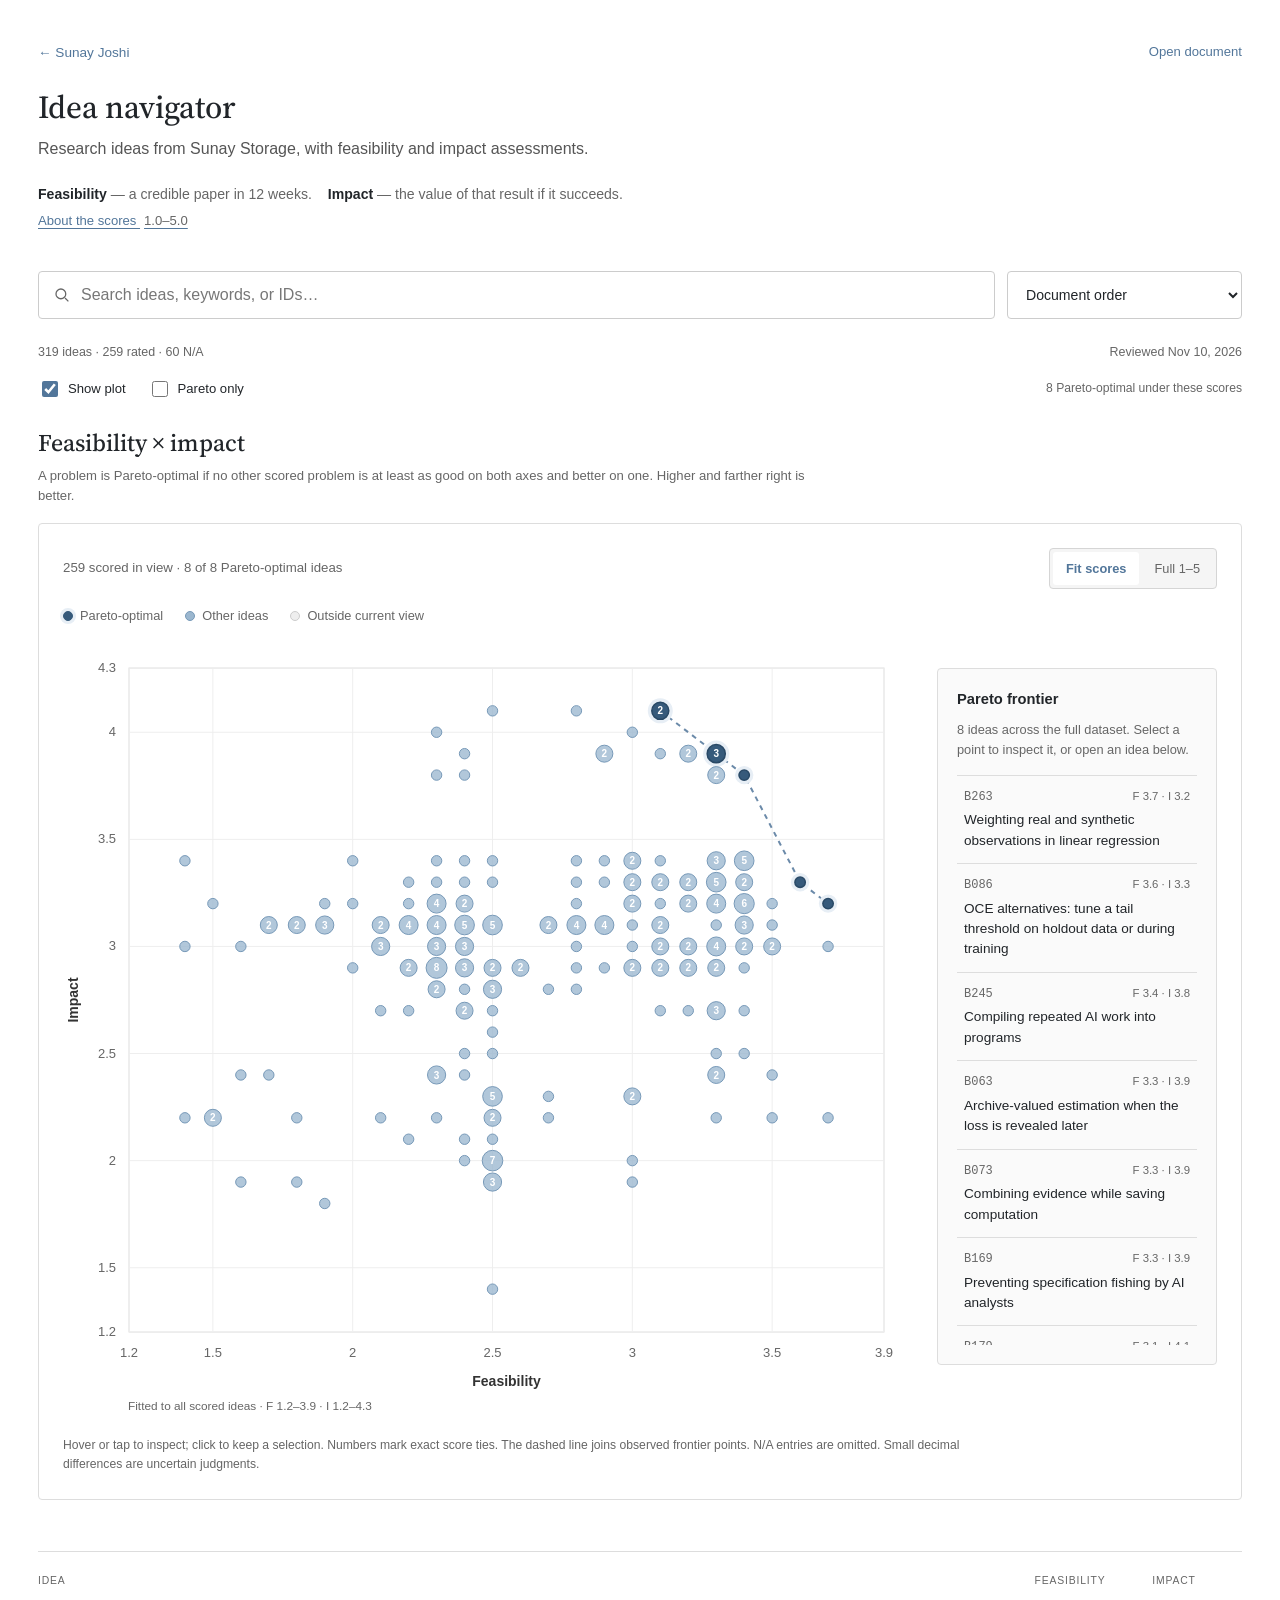
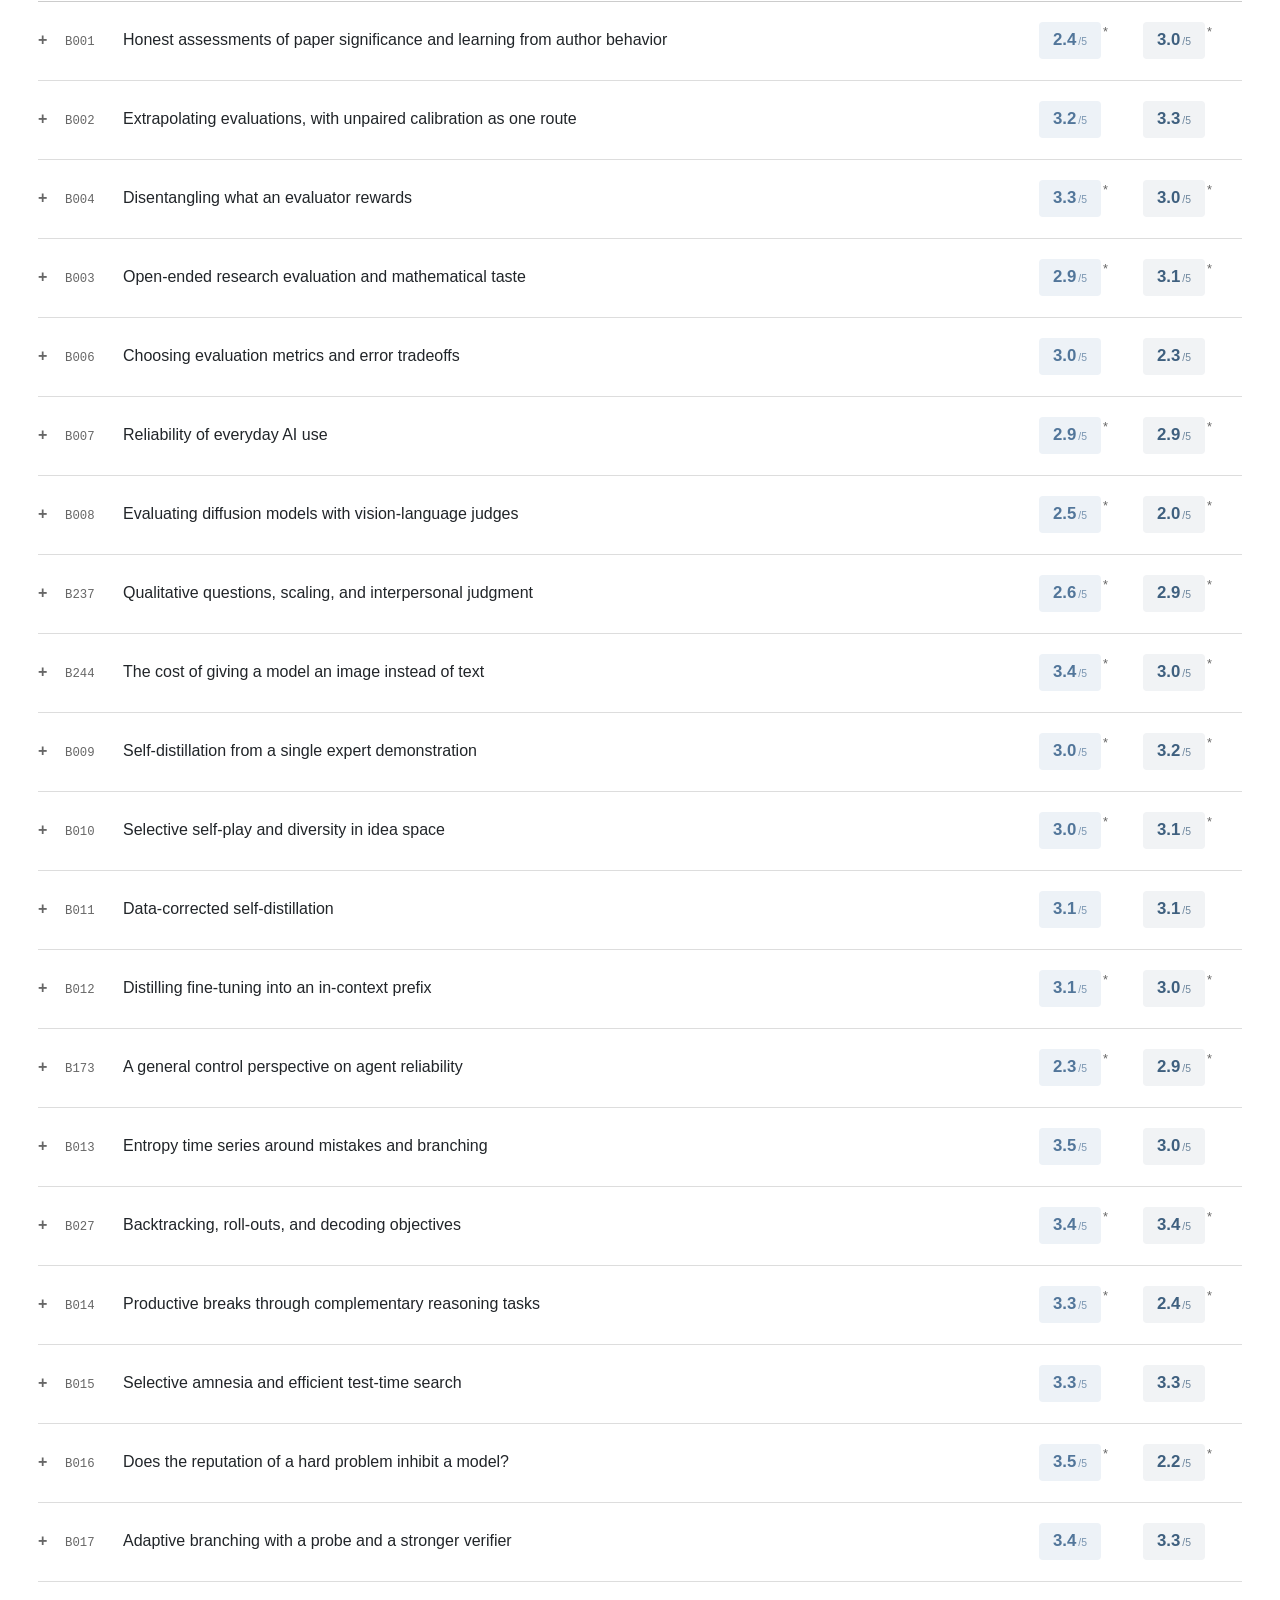
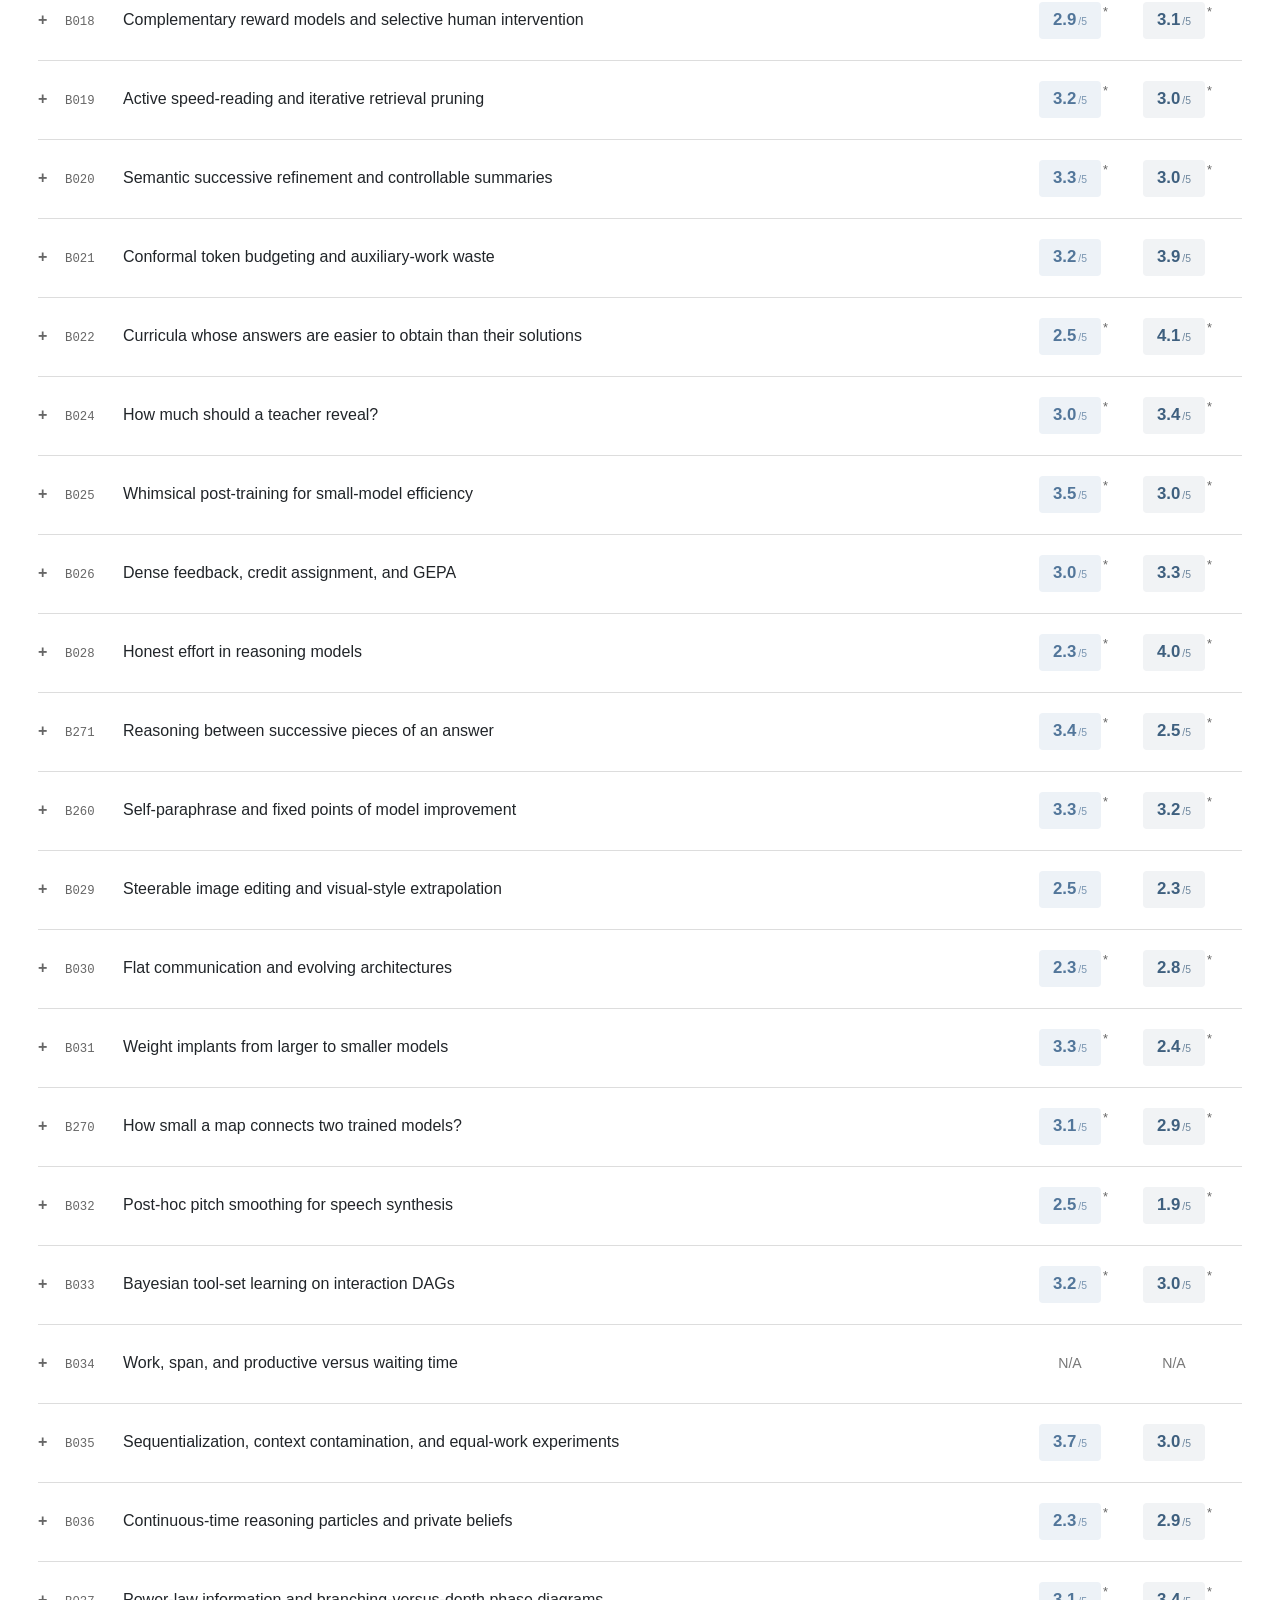
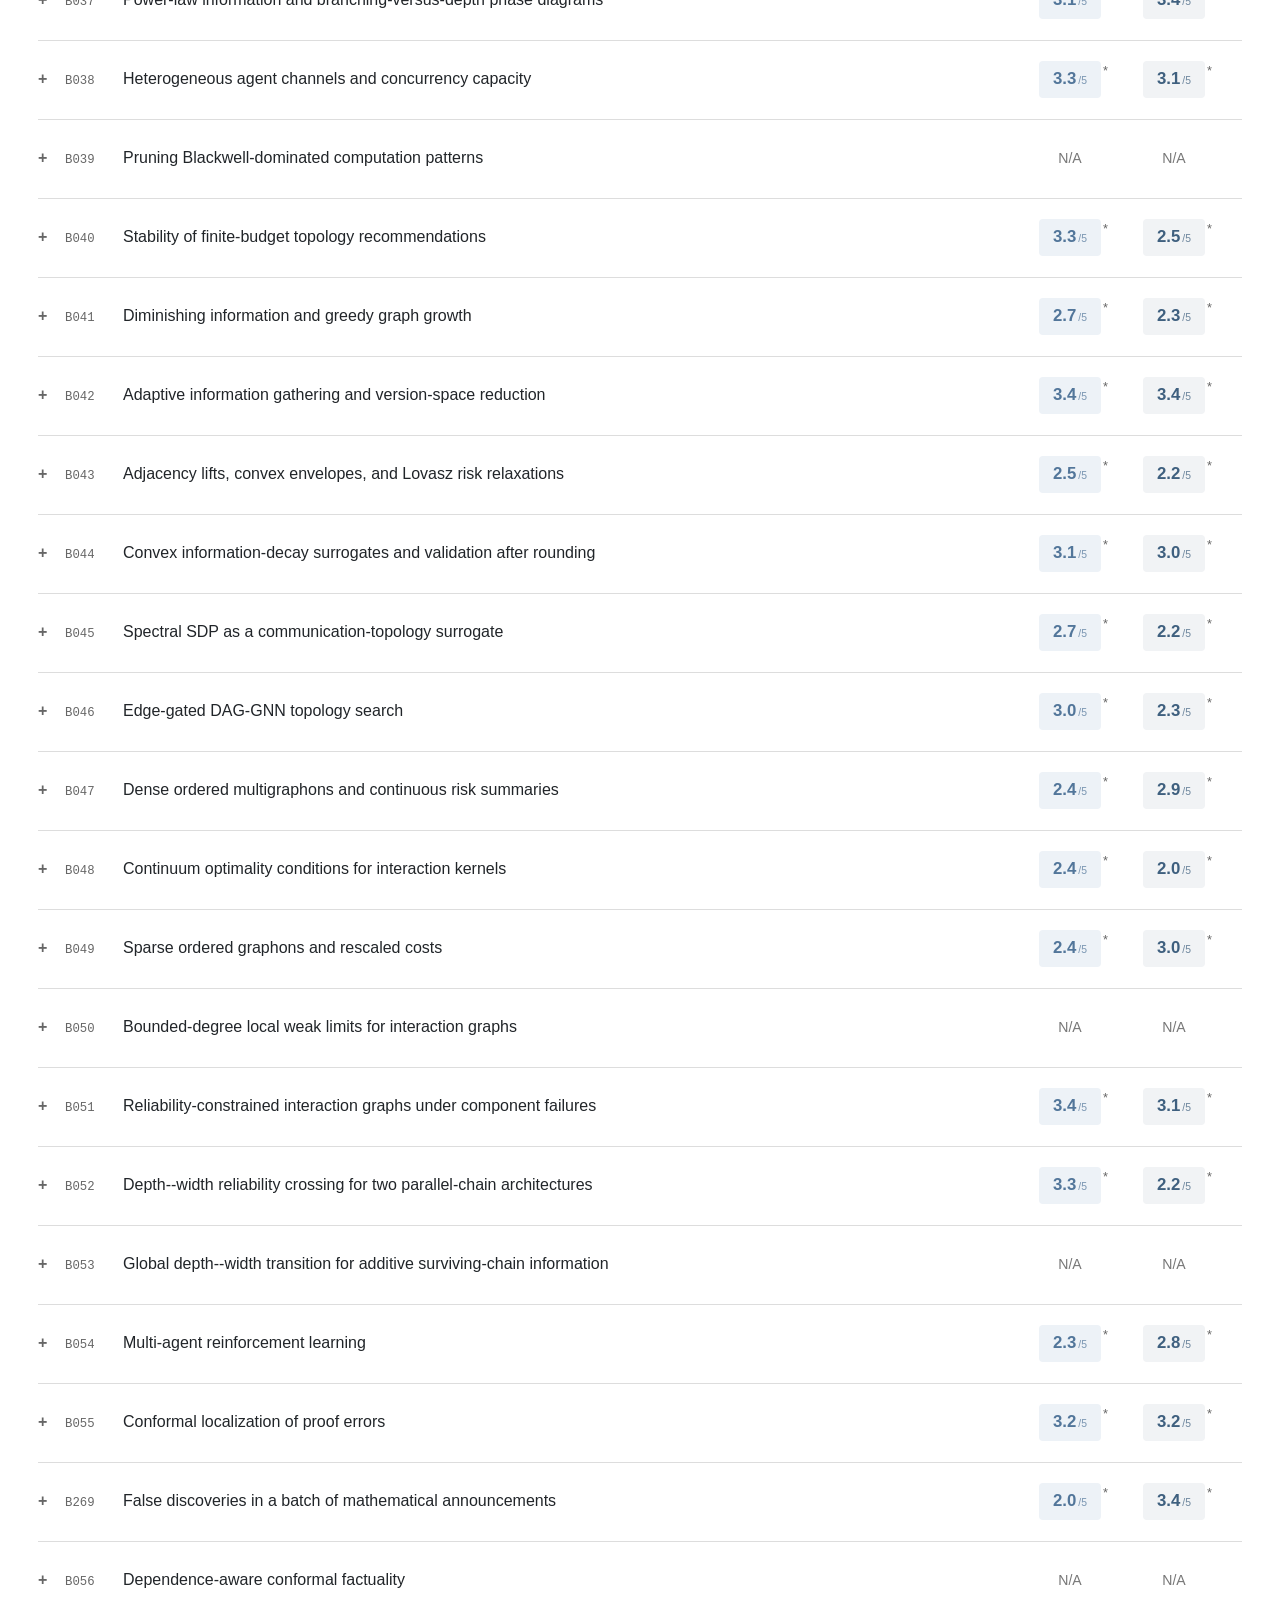
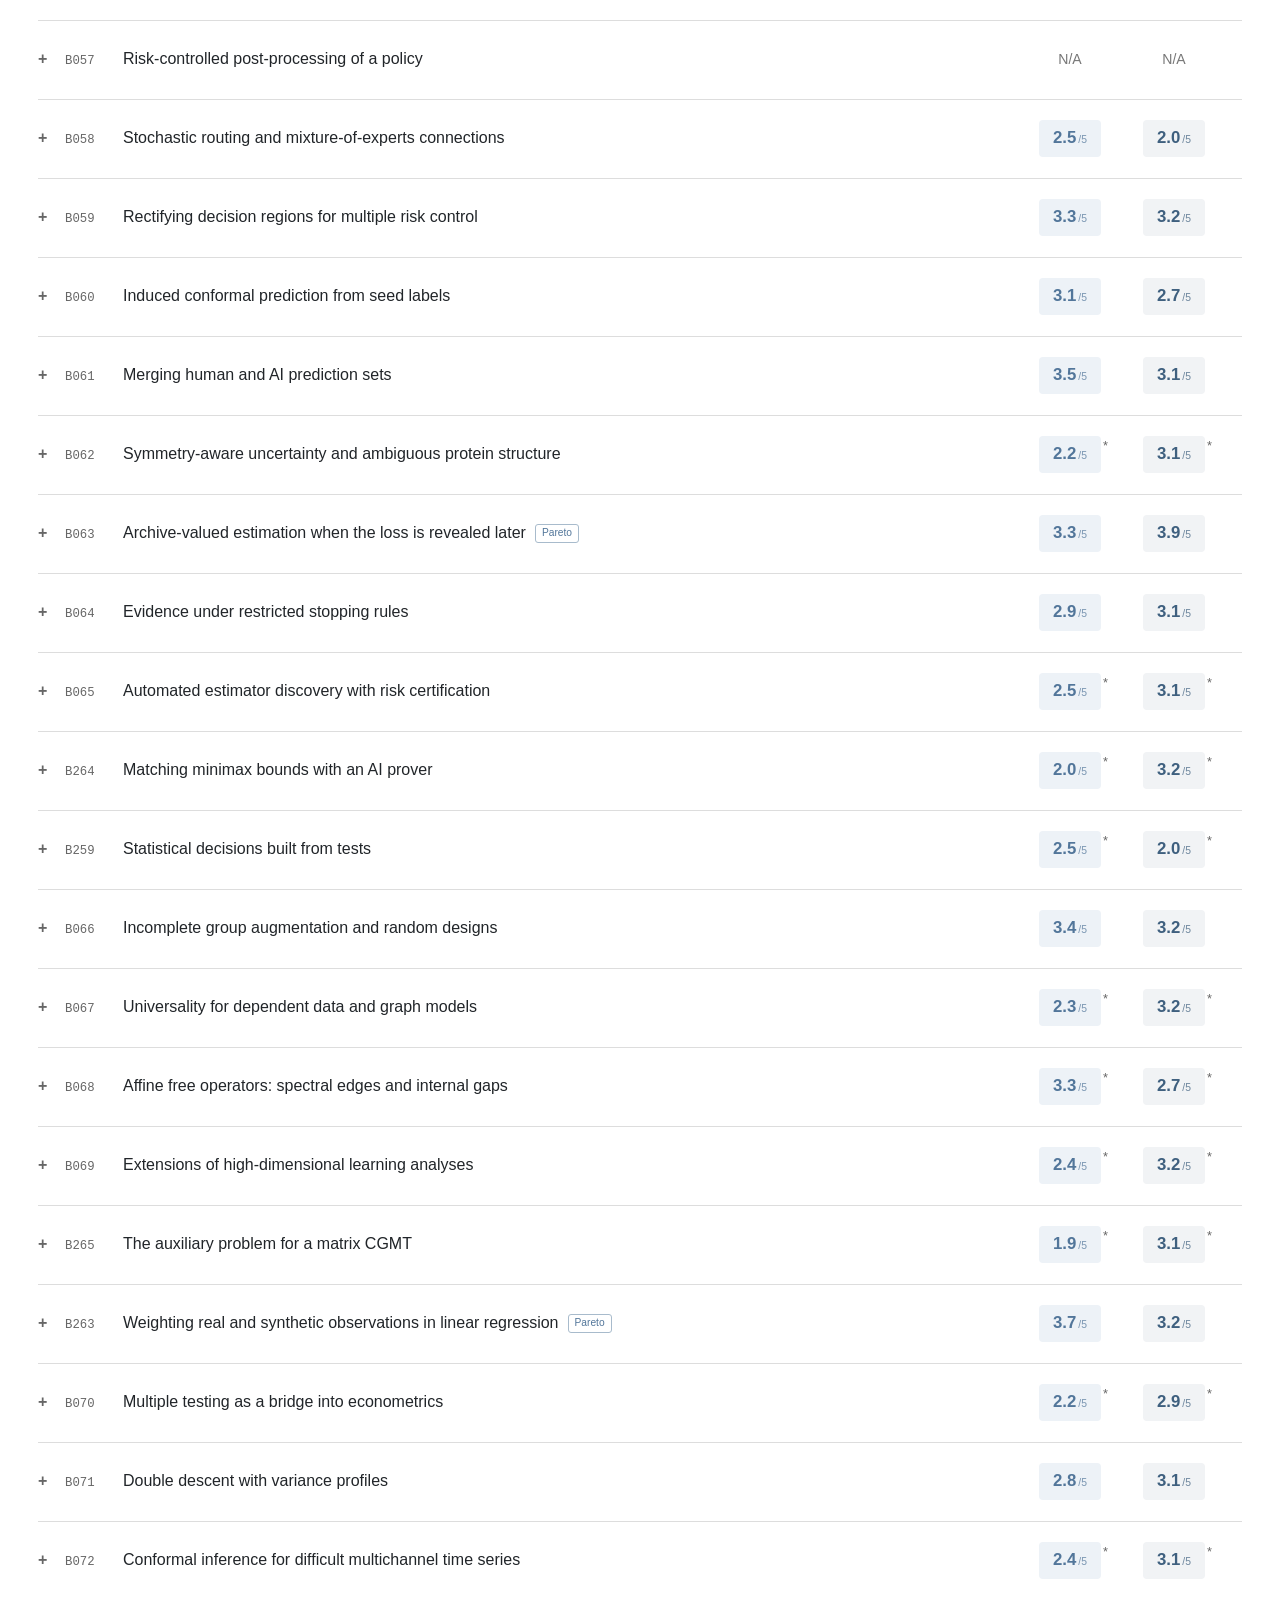
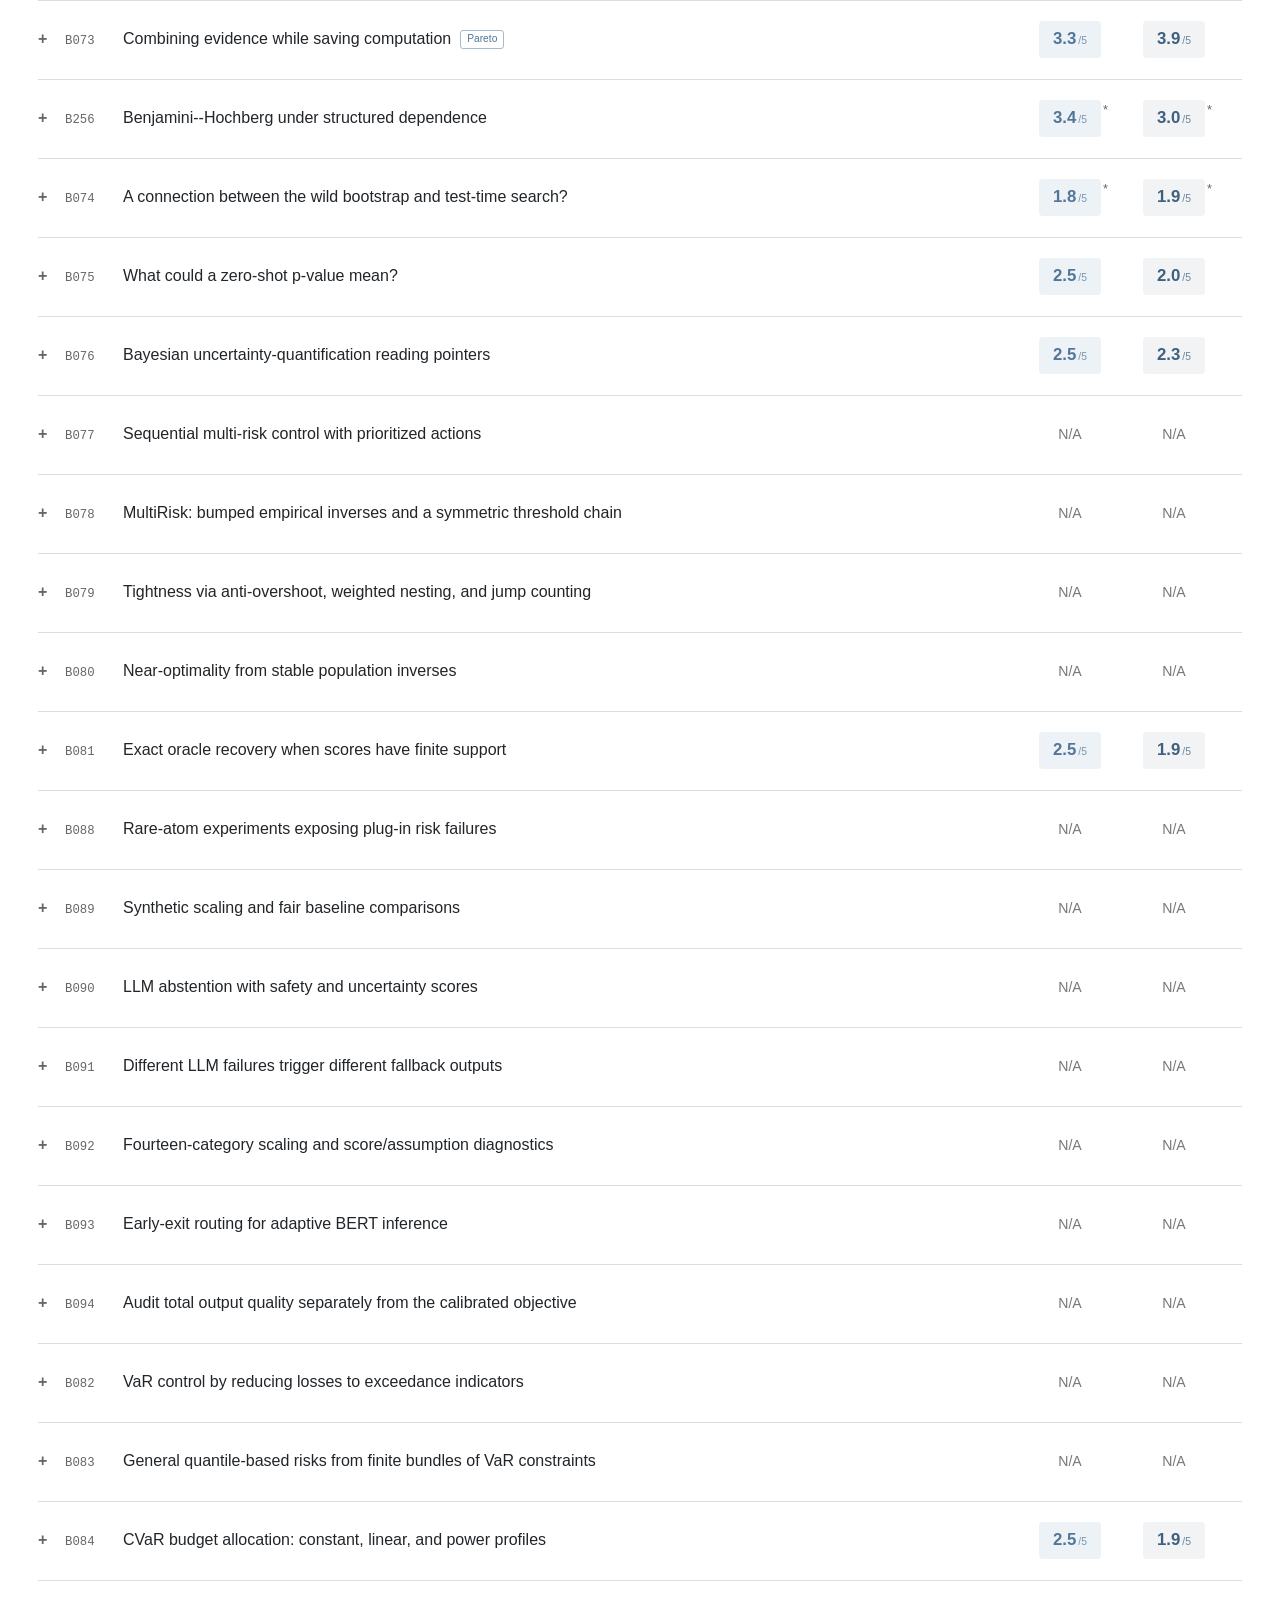
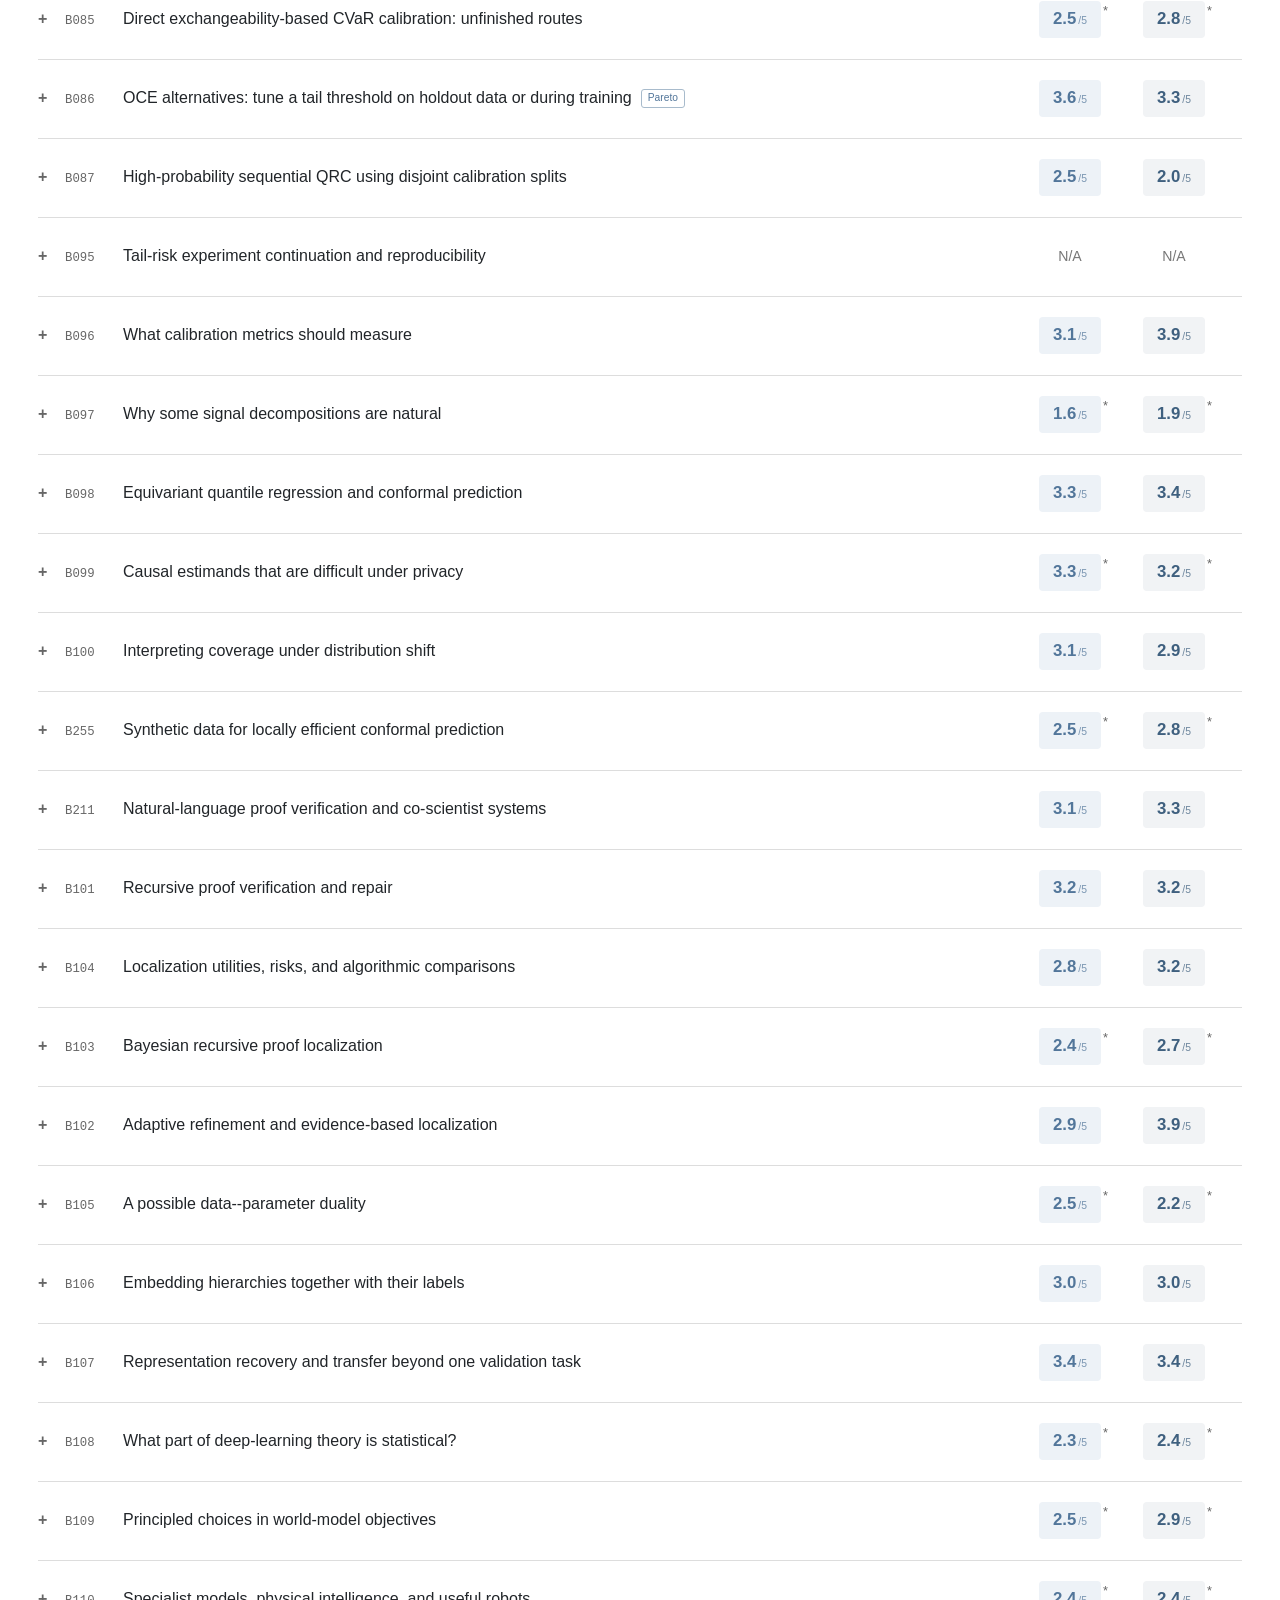
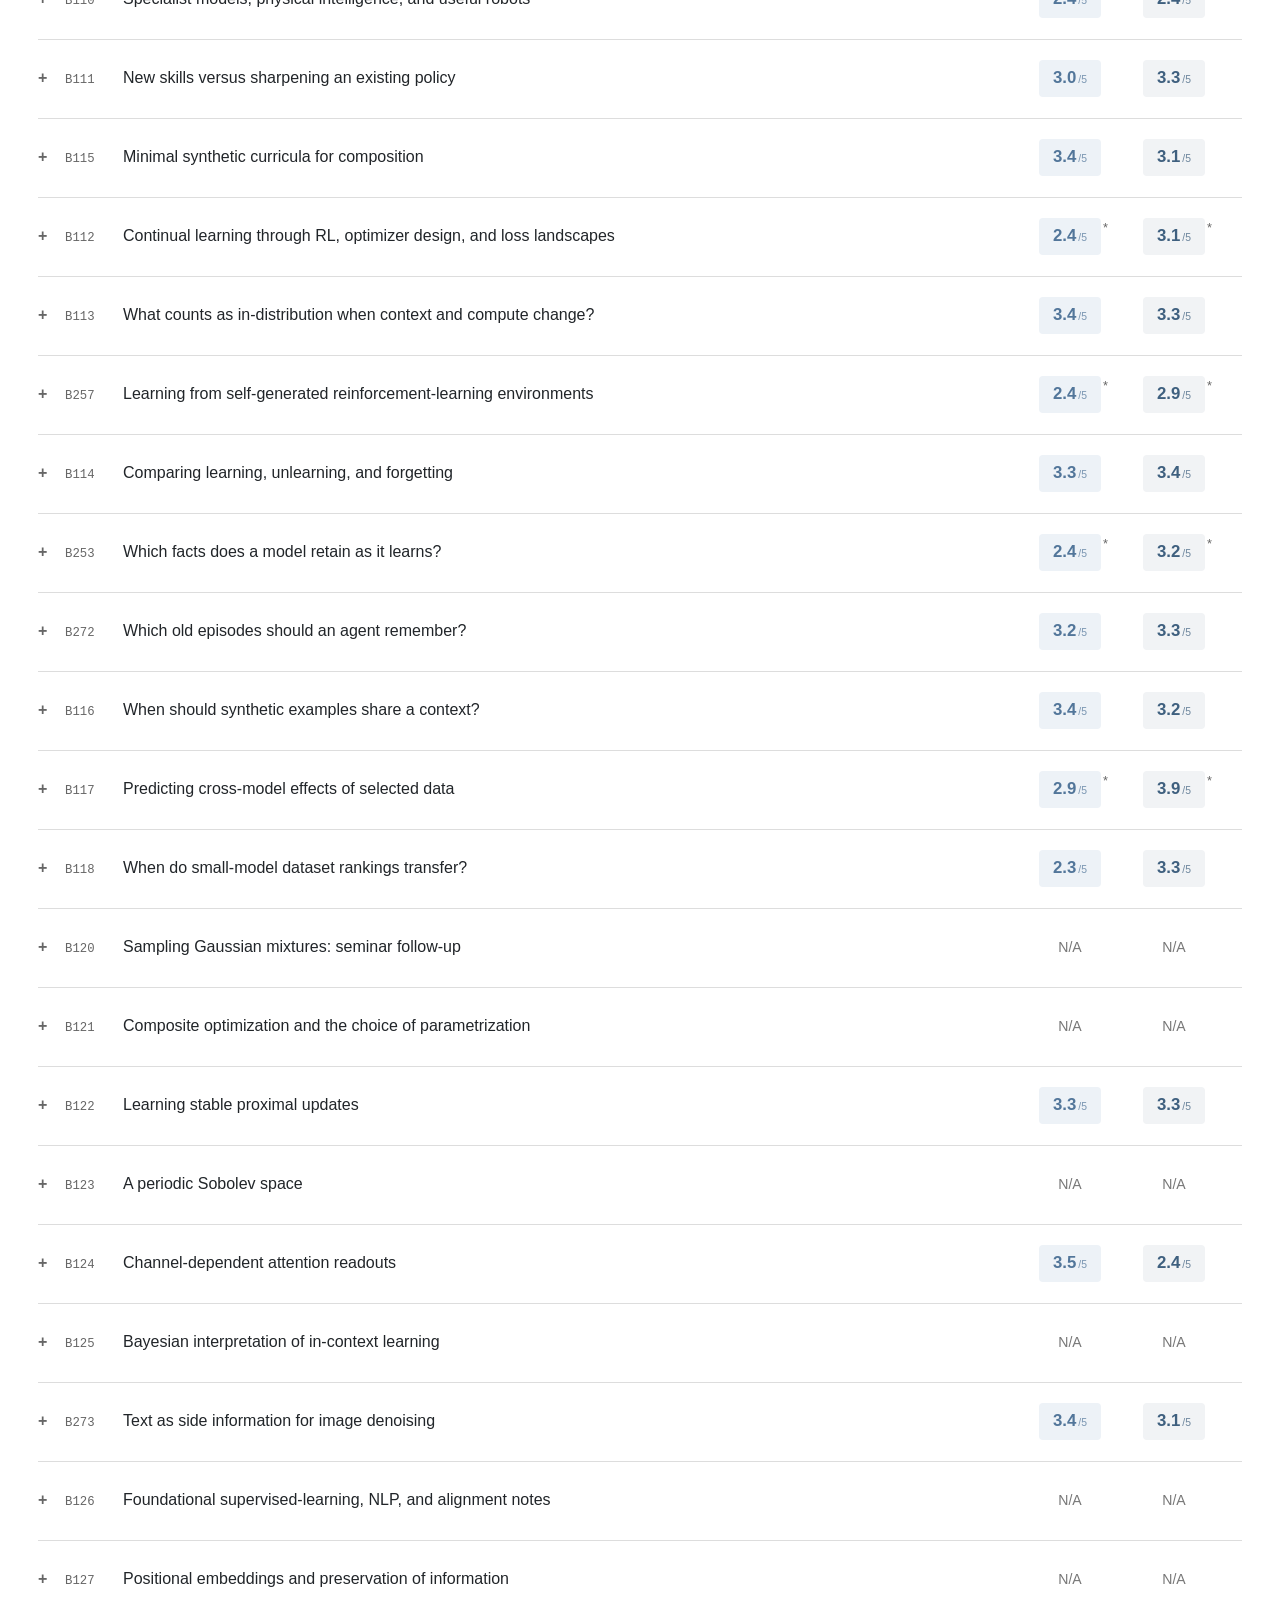
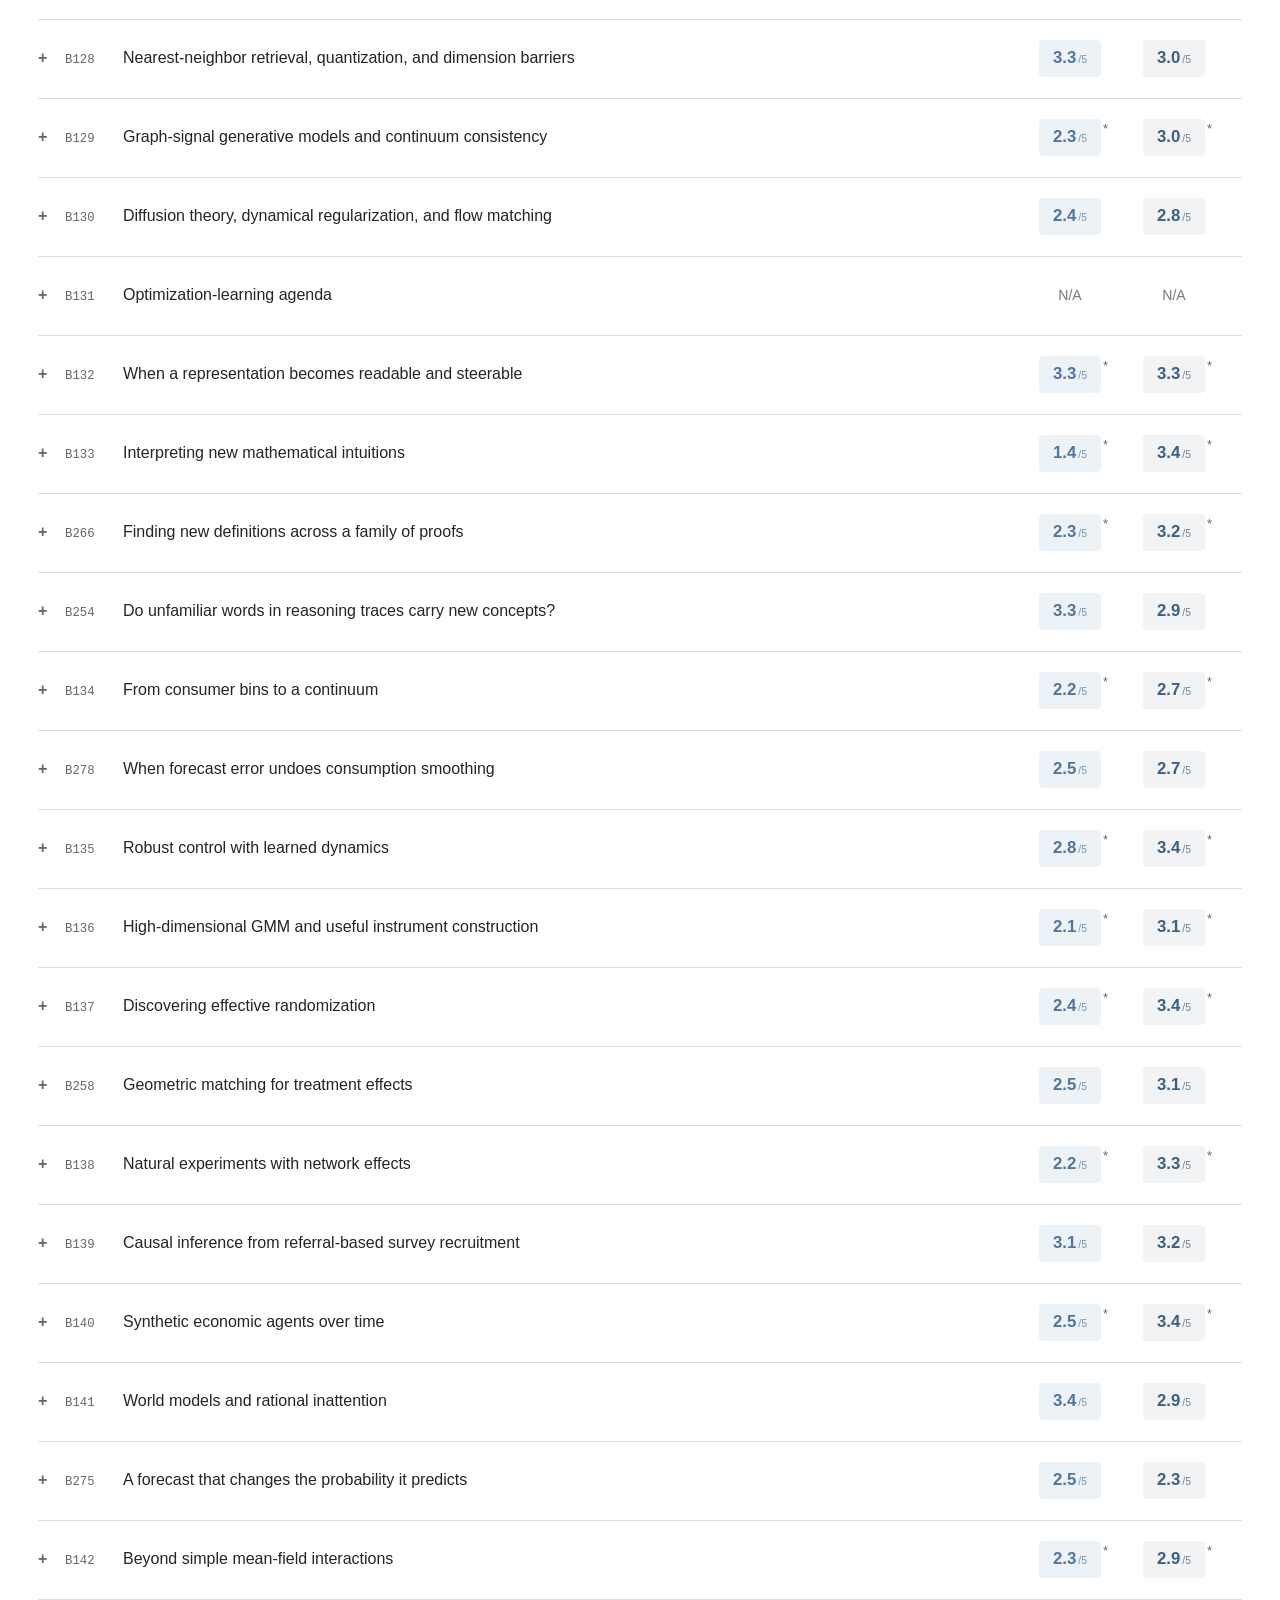
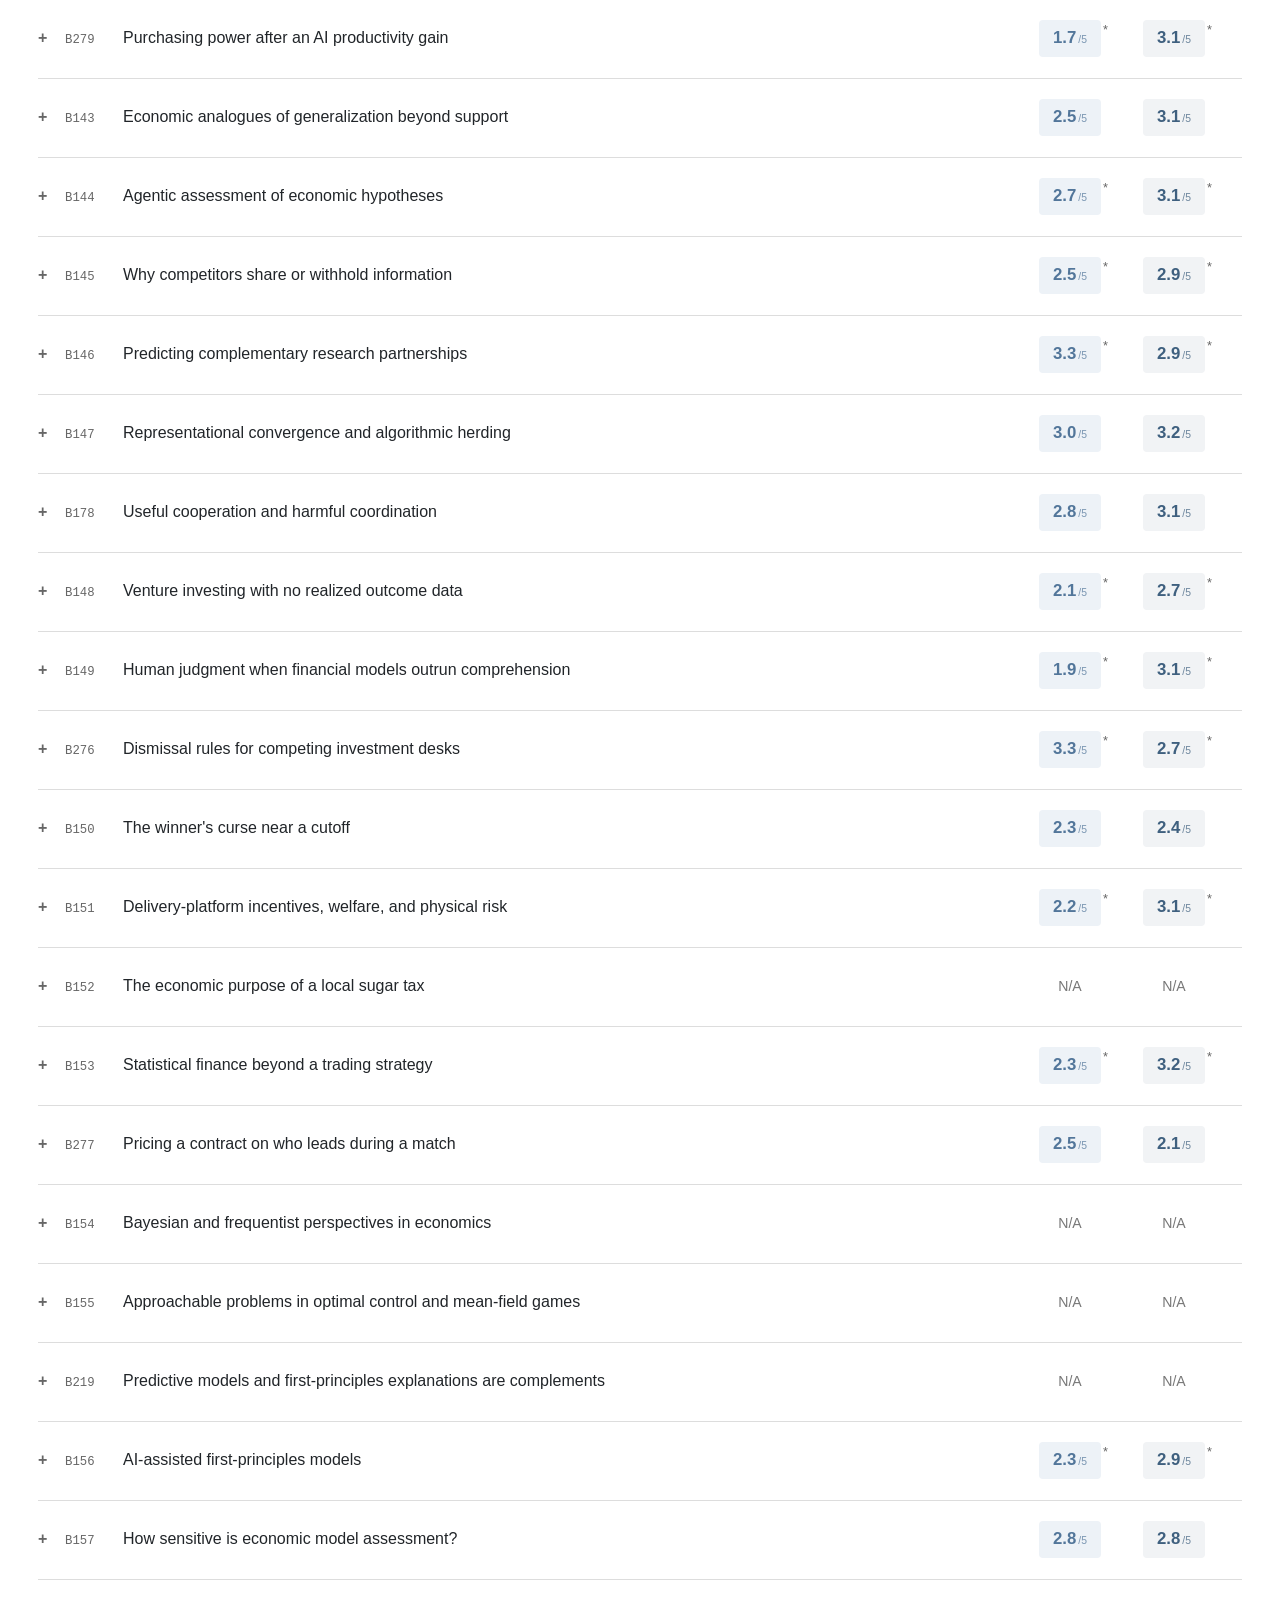
==== ideas/index.html @ 35a241ea "Match idea navigator to personal site aesthetics" ====
<!doctype html>
<html lang="en">
<head>
  <meta charset="utf-8">
  <meta name="viewport" content="width=device-width, initial-scale=1">
  <meta name="robots" content="noindex, nofollow, noarchive">
  <meta name="referrer" content="no-referrer">
  <meta name="description" content="A searchable notebook of Sunay Storage research ideas, with feasibility and impact assessments.">
  <meta name="theme-color" content="#ffffff">
  <title>Idea navigator · Sunay Joshi</title>
  <link rel="icon" href="/images/favicon.ico?v=upenn">
  <link rel="preconnect" href="https://fonts.googleapis.com">
  <link rel="preconnect" href="https://fonts.gstatic.com" crossorigin>
  <link href="https://fonts.googleapis.com/css2?family=Source+Serif+4:opsz,wght@8..60,500;8..60,700&amp;display=swap" rel="stylesheet">
  <link rel="stylesheet" href="styles.css?v=20261110-site">
  <link rel="stylesheet" href="pareto.css?v=20261110-site">
  <script type="module" src="app.js"></script>
</head>
<body>
  <a class="skip-link" href="#ideas">Skip to ideas</a>
  <main>
    <header>
      <nav class="header-links" aria-label="Page links"><a class="home-link" href="/">← Sunay Joshi</a><a class="source-link" href="https://www.overleaf.com/project/679049496c769f29fefd3f44" target="_blank" rel="noopener noreferrer">Open document</a></nav>
      <h1>Idea navigator</h1>
      <p class="intro">Research ideas from Sunay Storage, with feasibility and impact assessments.</p>
      <p class="legend"><strong>Feasibility</strong> — a credible paper in 12 weeks. <strong>Impact</strong> — the value of that result if it succeeds.</p>
      <details class="rubric"><summary>About the scores <span>1.0–5.0</span></summary><div id="rubric-body"></div></details>
    </header>
    <section class="controls" aria-label="Search and sort ideas">
      <div class="search-wrap">
        <svg viewBox="0 0 24 24" aria-hidden="true"><circle cx="10.5" cy="10.5" r="6.5"></circle><path d="m16 16 4.5 4.5"></path></svg>
        <label for="search" class="sr-only">Search ideas</label>
        <input type="search" id="search" placeholder="Search ideas, keywords, or IDs…" autocomplete="off" spellcheck="false">
        <button id="clear" type="button" hidden aria-label="Clear search">×</button>
      </div>
      <label for="sort" class="sr-only">Sort ideas</label>
      <select id="sort"><option value="document">Document order</option><option value="feasibility">Feasibility: high to low</option><option value="impact">Impact: high to low</option></select>
    </section>
    <div class="list-meta"><p id="count" role="status" aria-live="polite">Loading ideas…</p><span class="snapshot">Reviewed Nov 10, 2026</span></div>
    <div class="view-controls"><label><input type="checkbox" id="show-plot" checked> Show plot</label><label><input type="checkbox" id="pareto-only"> Pareto only</label><span id="frontier-count"></span></div>
    <section id="pareto-panel" aria-labelledby="pareto-heading"><h2 id="pareto-heading">Feasibility × impact</h2><p class="pareto-description">A problem is Pareto-optimal if no other scored problem is at least as good on both axes and better on one. Higher and farther right is better.</p><div id="pareto-chart"></div></section>
    <div class="column-labels" aria-hidden="true"><span>IDEA</span><span>FEASIBILITY</span><span>IMPACT</span></div>
    <section id="ideas" aria-label="Research ideas" tabindex="-1"></section>
    <div id="empty" hidden><h2>No matching ideas</h2><p>Try fewer words, a related term, or an idea ID.</p><button id="reset" type="button">Clear search</button></div>
    <noscript><p>This idea browser needs JavaScript for search and sorting. <a href="https://www.overleaf.com/project/679049496c769f29fefd3f44">Read the original document.</a></p></noscript>
    <footer>Two separate judgments, no combined ranking. <span>N/A means the entry was not scored.</span></footer>
  </main>
</body>
</html>
---- ideas/styles.css ----
:root{color-scheme:light;--paper:#fff;--ink:#212529;--muted:#666;--line:#ddd;--accent:#52769a;--blue:#3f607f;--focus:#005fcc;font-family:-apple-system,BlinkMacSystemFont,"Segoe UI",Roboto,"Helvetica Neue",Arial,sans-serif;font-size:16px;line-height:1.55}
*{box-sizing:border-box}body{margin:0;background:var(--paper);color:var(--ink)}main{max-width:1280px;margin:0 auto;padding:42px 38px 24px}a{color:var(--accent);text-underline-offset:3px}button,input,select{font:inherit}button,summary,select{cursor:pointer}button{color:var(--ink)}[hidden]{display:none!important}:focus-visible{outline:2px solid var(--focus);outline-offset:4px}.header-links{display:flex;align-items:center;justify-content:space-between;gap:20px;margin-bottom:24px}.source-link{margin-left:auto;font-size:.82rem;letter-spacing:0;font-weight:500;text-decoration:none}.source-link:hover{text-decoration:underline}h1{font:500 32px/1.25 "Source Serif 4",Georgia,serif;font-optical-sizing:auto;letter-spacing:0;margin:0 0 10px}.intro{color:#555;margin:0 0 20px;font-size:1rem}.legend{max-width:900px;font-size:.88rem;line-height:1.8;margin-bottom:4px;color:var(--muted)}.legend strong{font-weight:600;color:var(--ink)}.legend strong+strong{margin-left:12px}.rubric{font-size:.82rem;margin:4px 0 26px;color:var(--muted)}.rubric>summary{display:inline-block;list-style:none;color:var(--accent);text-decoration:underline;text-underline-offset:3px}.rubric>summary::-webkit-details-marker{display:none}.rubric>summary span{color:var(--muted);margin-left:4px;text-decoration:none}.rubric[open]{max-width:900px}#rubric-body{padding-top:12px}.rubric p{margin:8px 0}.rubric table{border-collapse:collapse;width:100%;margin:14px 0;font-size:.8rem}.rubric th,.rubric td{border-bottom:1px solid var(--line);text-align:left;padding:9px;vertical-align:top}.rubric th{color:var(--ink)}.rubric td:first-child{font-weight:650;color:var(--accent)}.controls{position:sticky;top:0;z-index:2;background:var(--paper);display:flex;gap:12px;padding:13px 0;box-shadow:none}.search-wrap{position:relative;flex:1;min-width:0}.search-wrap svg{width:18px;height:18px;position:absolute;left:15px;top:15px;stroke:var(--muted);fill:none;stroke-width:1.7}.search-wrap input{appearance:none;width:100%;border:1px solid #ccc;background:#fff;border-radius:4px;height:48px;padding:10px 42px;color:var(--ink)}.search-wrap input:focus{border-color:var(--accent)}input::-webkit-search-cancel-button{display:none}input::placeholder{color:#777}.search-wrap button{position:absolute;right:8px;top:6px;width:36px;height:36px;border:0;border-radius:4px;background:transparent;font-size:25px;color:var(--muted)}.search-wrap button:hover{background:#f3f3f3}select{height:48px;width:235px;max-width:100%;border:1px solid #ccc;border-radius:4px;padding:0 32px 0 14px;background:#fff;color:var(--ink);font-size:.88rem}.list-meta{display:flex;justify-content:space-between;align-items:center;gap:10px;color:var(--muted);font-size:.78rem;margin:11px 0 9px}.list-meta p{margin:0}.snapshot{white-space:nowrap}.column-labels{display:grid;grid-template-columns:minmax(0,1fr) 96px 96px;gap:8px;padding:11px 20px 11px 0;font-size:.65rem;letter-spacing:.08em;color:var(--muted);border-bottom:1px solid #ccc}.column-labels span:not(:first-child){text-align:center}.idea{border-bottom:1px solid var(--line);scroll-margin-top:85px}.idea>summary{display:grid;grid-template-columns:minmax(0,1fr) 96px 96px;gap:8px;align-items:center;padding:19px 20px 19px 0;list-style:none;min-height:78px;border-radius:4px}.idea>summary::-webkit-details-marker{display:none}.idea>summary:hover{background:#f5f5f5}.idea[open]>summary{padding-bottom:16px;background:transparent}.idea-heading{display:grid;grid-template-columns:17px 48px minmax(0,1fr);gap:10px;align-items:baseline;min-width:0}.chevron{font-size:0;color:#666;display:inline-block;width:17px}.chevron::before{content:"+";font-size:16px;font-weight:600}.idea[open] .chevron::before{content:"−"}.idea-id{font-variant-numeric:tabular-nums;font-family:ui-monospace,SFMono-Regular,Consolas,monospace;font-size:.77rem;color:var(--muted)}.idea-title{font-size:1rem;font-weight:520;line-height:1.45;overflow-wrap:anywhere}.score{justify-self:center;font-variant-numeric:tabular-nums;display:inline-flex;align-items:baseline;justify-content:center;position:relative;min-width:56px;padding:5px 8px;border-radius:4px;background:#edf2f7;color:var(--accent);font-weight:650;font-size:1.05rem}.score.impact{background:#f1f3f5;color:var(--blue)}.score small{font-size:.72rem;font-weight:400;opacity:.75;margin-left:2px}.score.na{background:transparent;color:#777;font-size:.88rem;font-weight:400}.score sup{position:absolute;right:-7px;top:0;font-weight:450;font-size:.8rem;color:var(--muted)}.idea-body{padding:0 20px 27px 85px;max-width:930px}.context{font-size:.75rem;color:var(--muted);margin:0 0 16px}.context a{margin-right:9px}.original{font-family:inherit;font-size:1rem;line-height:1.65;margin:12px 0 24px;overflow-wrap:anywhere}.original p{margin:0 0 14px}.original h1,.original h2,.original h3,.original h4,.original h5,.original h6{font:500 1.05rem/1.5 "Source Serif 4",Georgia,serif;letter-spacing:0;margin:20px 0 8px}.original ul,.original ol{padding-left:22px}.original pre{white-space:pre-wrap}.original table{display:block;max-width:100%;overflow-x:auto;border-collapse:collapse}.original td,.original th{padding:7px;border-bottom:1px solid var(--line)}math[display=block]{display:block;overflow-x:auto;margin:14px 0;max-width:100%}.assessment{border-top:1px solid var(--line);padding-top:15px;font-size:.88rem}.assessment h3{margin:0 0 5px;font-size:.72rem;text-transform:uppercase;letter-spacing:.08em;color:var(--muted);font-weight:600}.assessment p{margin:0 0 16px}.assessment .reason-label{font-weight:650;color:var(--ink)}.assessment .first-check{padding:12px 15px;border-left:2px solid #9aafc3;background:#f6f7f8}.references{font-size:.78rem;color:var(--muted);border-top:1px solid var(--line);padding-top:12px}.references summary{font-weight:500;color:var(--accent)}.references ul{padding-left:19px;margin:8px 0}.references li{margin-bottom:10px;overflow-wrap:anywhere}.references li p{margin:4px 0}.source-note{font-size:.75rem;color:var(--muted);margin-top:18px;overflow-wrap:anywhere}.related{font-size:.78rem;color:var(--muted);margin-top:14px}.related a{margin-left:7px}.tag{font-size:.72rem;color:var(--muted)}#empty{text-align:center;padding:68px 15px 100px}#empty h2{font:500 24px "Source Serif 4",Georgia,serif;margin:0 0 8px}#empty p{color:var(--muted)}#empty button{padding:8px 15px;border:1px solid #ccc;border-radius:4px;background:#fff;color:var(--accent)}footer{font-size:.72rem;color:var(--muted);padding:24px 0 10px;display:flex;justify-content:space-between;gap:12px}.sr-only{position:absolute;width:1px;height:1px;margin:-1px;padding:0;overflow:hidden;clip:rect(0,0,0,0);white-space:nowrap;border:0}.skip-link{position:absolute;top:-60px;left:20px;padding:10px;background:white;z-index:5}.skip-link:focus{top:10px}
@media(max-width:640px){main{padding:25px 17px 20px}.source-link{font-size:.75rem}h1{font-size:28px}.legend{font-size:.82rem}.controls{flex-wrap:wrap;gap:8px}.search-wrap{flex-basis:100%}select{width:100%;height:42px}.snapshot{font-size:.67rem}.list-meta{font-size:.7rem;margin-top:10px}.column-labels,.idea>summary{grid-template-columns:minmax(0,1fr) 57px 57px;gap:4px;padding-right:0}.column-labels{font-size:.63rem;letter-spacing:0}.idea>summary{padding-top:16px;padding-bottom:16px}.idea-heading{grid-template-columns:10px minmax(0,1fr);column-gap:7px;row-gap:2px}.chevron{grid-row:1/3;align-self:center}.idea-id{grid-column:2;font-size:.69rem}.idea-title{grid-column:2;font-size:.91rem}.score{min-width:40px;padding:4px 5px;font-size:.95rem}.score small{font-size:.61rem}.score sup{right:-3px}.idea-body{padding:0 0 22px 17px}.original{font-size:1rem}.assessment{font-size:.84rem}.idea{scroll-margin-top:136px}.rubric table{font-size:.72rem}.rubric td,.rubric th{padding:6px 4px}footer{flex-direction:column;gap:3px}}
@media(prefers-reduced-motion:reduce){*{transition:none!important;scroll-behavior:auto!important}}
.view-controls{display:flex;align-items:center;flex-wrap:wrap;gap:12px 22px;margin:16px 0 22px;font-size:.82rem;color:var(--muted)}.view-controls label{display:flex;gap:7px;align-items:center;cursor:pointer;color:var(--ink)}.view-controls input{accent-color:var(--accent);width:16px;height:16px}.view-controls>span{margin-left:auto;font-size:.76rem}#pareto-panel{padding:4px 0 24px;margin-bottom:10px;border-bottom:1px solid var(--line)}#pareto-heading{font:500 24px "Source Serif 4",Georgia,serif;margin:0 0 7px}.pareto-description{font-size:.82rem;max-width:780px;color:var(--muted);margin:0 0 15px}.frontier-tag{display:inline-block;margin-left:9px;padding:1px 6px;border:1px solid #a8bbcc;border-radius:3px;color:var(--accent);font-size:.64rem;font-weight:500;vertical-align:middle;white-space:nowrap}.score-breakdown{border-top:1px solid var(--line);margin:0 0 18px;padding-top:12px}.score-breakdown>summary{color:var(--accent);font-size:.83rem}.breakdown-grid{display:grid;grid-template-columns:1fr 1fr;gap:20px;margin:12px 0}.breakdown-grid h4{margin:0 0 8px;font-size:.83rem}.breakdown-grid table{width:100%;border-collapse:collapse;font-size:.75rem}.breakdown-grid th,.breakdown-grid td{text-align:left;padding:5px 4px;border-bottom:1px solid var(--line)}.breakdown-grid th{font-weight:500;color:var(--muted)}.breakdown-grid td:not(:first-child),.breakdown-grid th:not(:first-child){text-align:right}.component-note{color:var(--muted);font-size:.76rem}.score{min-width:62px}.score small{font-size:.65rem}
@media(max-width:640px){.view-controls{gap:9px 20px}.view-controls>span{margin-left:0;flex-basis:100%}.breakdown-grid{grid-template-columns:1fr;gap:12px}.score{min-width:47px;padding:5px 4px;font-size:.9rem}.score small{font-size:.58rem}.score sup{right:-3px}.frontier-tag{font-size:.6rem;margin-left:5px}}

.home-link{display:inline-block;font-size:.85rem;color:var(--accent);text-decoration:none}.home-link:hover{text-decoration:underline}
---- ideas/pareto.css ----
.pareto-view{container:pareto / inline-size;border:1px solid var(--line,#ddd);border-radius:4px;background:#fff;margin:16px 0 28px;padding:24px;min-width:0}
.pareto-top{display:flex;align-items:center;justify-content:space-between;gap:14px;flex-wrap:wrap;margin-bottom:17px}.pareto-heading{font:500 24px "Source Serif 4",Georgia,serif;letter-spacing:0;margin:0}.pareto-count{font-size:.83rem;color:var(--muted,#666);margin:0}.pareto-explanation{font-size:.86rem;color:var(--muted,#666);margin:10px 0 15px;max-width:900px}.pareto-scale-controls{display:inline-flex;gap:2px;border:1px solid #d5d5d5;border-radius:4px;padding:3px;background:#f5f5f5}.pareto-scale-controls button{font:inherit;font-size:.8rem;line-height:1.2;padding:9px 13px;border:0;background:transparent;border-radius:3px;color:var(--muted,#666);cursor:pointer;white-space:nowrap}.pareto-scale-controls button[aria-pressed=true]{background:#fff;color:var(--accent,#365a7b);box-shadow:none;font-weight:600}.pareto-scale-controls button:hover{color:var(--accent,#365a7b)}
.pareto-legend{display:flex;flex-wrap:wrap;gap:10px 22px;color:var(--muted,#666);font-size:.8rem;margin-bottom:12px}.pareto-legend-item{display:inline-flex;align-items:center;gap:7px}.pareto-legend i{display:inline-block;border-radius:50%;height:10px;width:10px;background:#9bb7cf;border:1px solid #7799b8}.pareto-legend i.frontier{background:#365a7b;border-color:#365a7b;box-shadow:0 0 0 3px #e7eef5}.pareto-legend i.dim{background:#eee;border-color:#ccc}
.pareto-workspace{display:grid;grid-template-columns:minmax(0,1fr);gap:22px;align-items:start}.pareto-chart{width:100%;min-width:0}.pareto-svg{display:block;width:100%;overflow:visible;touch-action:pan-y}.pareto-plot-background{fill:#fff;stroke:#ddd;stroke-width:1}.pareto-grid{stroke:#eee;stroke-width:1}.pareto-tick{font:13px -apple-system,BlinkMacSystemFont,"Segoe UI",sans-serif;fill:#666}.pareto-axis-label{font:14px -apple-system,BlinkMacSystemFont,"Segoe UI",sans-serif;font-weight:600;fill:#333}.pareto-axis-ranges{font-size:.74rem;color:var(--muted,#666);margin:0 0 0 65px;line-height:1.5}.pareto-frontier-line{stroke:#52769a;stroke-width:2;stroke-dasharray:5 5;fill:none;opacity:.85;pointer-events:none}.pareto-point{cursor:pointer;outline:none}.pareto-hit{fill:transparent;stroke:none}.pareto-dot{fill:#9bb7cf;fill-opacity:.78;stroke:#7799b8;stroke-width:1}.pareto-halo{fill:#e7eef5;stroke:none;pointer-events:none}.pareto-point.frontier .pareto-dot{fill:#365a7b;fill-opacity:1;stroke:#294966;stroke-width:1.5}.pareto-point.dim{opacity:.2}.pareto-point.selected,.pareto-point:focus-visible{opacity:1}.pareto-point.selected .pareto-dot,.pareto-point:focus-visible .pareto-dot{stroke:#1e3f5d;stroke-width:3}.pareto-point:focus-visible .pareto-hit{stroke:#005fcc;stroke-width:2;stroke-dasharray:2 2}.pareto-marker-count{font:10px -apple-system,BlinkMacSystemFont,"Segoe UI",sans-serif;font-weight:650;fill:#fff;pointer-events:none}
.pareto-selection{display:flex;flex-direction:column;align-items:stretch;border:1px solid #ddd;border-radius:4px;background:#fafafa;padding:19px;min-height:150px;min-width:0}.pareto-selection-head{display:flex;justify-content:space-between;align-items:baseline;gap:12px;margin-bottom:13px}.pareto-selection h3{font-size:.95rem;font-weight:600;margin:0;color:var(--ink,#212529)}.pareto-clear{background:transparent;border:none;padding:2px 0;text-decoration:underline;text-underline-offset:3px;font-size:.72rem;color:var(--muted,#666);white-space:nowrap;cursor:pointer}.pareto-selection-status{font-size:.8rem;line-height:1.55;color:var(--muted,#666);margin:9px 0 15px}.pareto-selection-scores{display:grid;grid-template-columns:1fr 1fr;gap:14px;margin-bottom:15px}.pareto-selection-scores>div{border-left:2px solid #afc2d3;padding-left:11px}.pareto-selection-scores>div+div{border-color:#c3ccd4}.pareto-selection-scores span{display:block;font-size:.72rem;color:var(--muted,#666);margin-bottom:3px}.pareto-selection-scores strong{font-size:1.8rem;line-height:1.15;font-weight:550;letter-spacing:-.6px;color:var(--accent,#365a7b);font-variant-numeric:tabular-nums}.pareto-selection-scores>div+div strong{color:#3f607f}.pareto-status-badge{align-self:flex-start;font-size:.7rem;font-weight:550;padding:4px 8px;border-radius:4px;background:#eee;color:#666}.pareto-status-badge.optimal{background:#e7eef5;color:#365a7b}.pareto-point-list{list-style:none;padding:0;margin:0;max-height:300px;overflow-y:auto;overscroll-behavior:contain}.pareto-point-list li{margin:0;padding:0;border-top:1px solid #ddd}.pareto-open{display:flex;flex-direction:column;align-items:stretch;gap:5px;text-align:left;width:100%;background:transparent;border:0;border-radius:4px;padding:12px 7px;color:var(--ink,#212529);font:inherit;cursor:pointer}.pareto-open:hover{background:#f0f2f4}.pareto-open-meta{display:flex;align-items:baseline;justify-content:space-between;gap:8px}.pareto-open-id{font:12px ui-monospace,SFMono-Regular,Consolas,monospace;color:var(--muted,#666)}.pareto-open-scores{font-size:.71rem;color:var(--muted,#666);font-variant-numeric:tabular-nums}.pareto-open-title{font-size:.85rem;line-height:1.5}.pareto-outside{font-size:.67rem;color:var(--muted,#666)}.pareto-note{font-size:.76rem;line-height:1.6;color:var(--muted,#666);margin:20px 0 0;max-width:930px}
@container pareto (min-width:1100px){.pareto-workspace{grid-template-columns:minmax(0,1fr) 280px;gap:25px}.pareto-selection{margin-top:30px;max-height:710px;min-height:440px}.pareto-point-list{max-height:570px}.pareto-selection-head{gap:8px}.pareto-selection h3{font-size:.92rem}.pareto-clear{font-size:.68rem}}
@media(max-width:640px){.pareto-view{padding:16px 10px;border-radius:4px}.pareto-heading{font-size:24px}.pareto-top{gap:12px;margin:0 5px 17px}.pareto-count{font-size:.76rem;line-height:1.5}.pareto-scale-controls{width:100%}.pareto-scale-controls button{flex:1;font-size:.78rem;padding:10px 8px}.pareto-explanation{font-size:.8rem}.pareto-legend{gap:9px 15px;font-size:.71rem;margin:0 5px 8px}.pareto-legend i{height:8px;width:8px}.pareto-workspace{gap:17px}.pareto-axis-ranges{font-size:.69rem;margin-left:51px}.pareto-tick{font-size:11px}.pareto-axis-label{font-size:12px}.pareto-selection{padding:16px;margin:0 4px}.pareto-selection h3{font-size:.9rem}.pareto-selection-status{font-size:.78rem}.pareto-open-title{font-size:.82rem}.pareto-note{font-size:.7rem;margin:17px 5px 0}.pareto-clear{font-size:.69rem}}
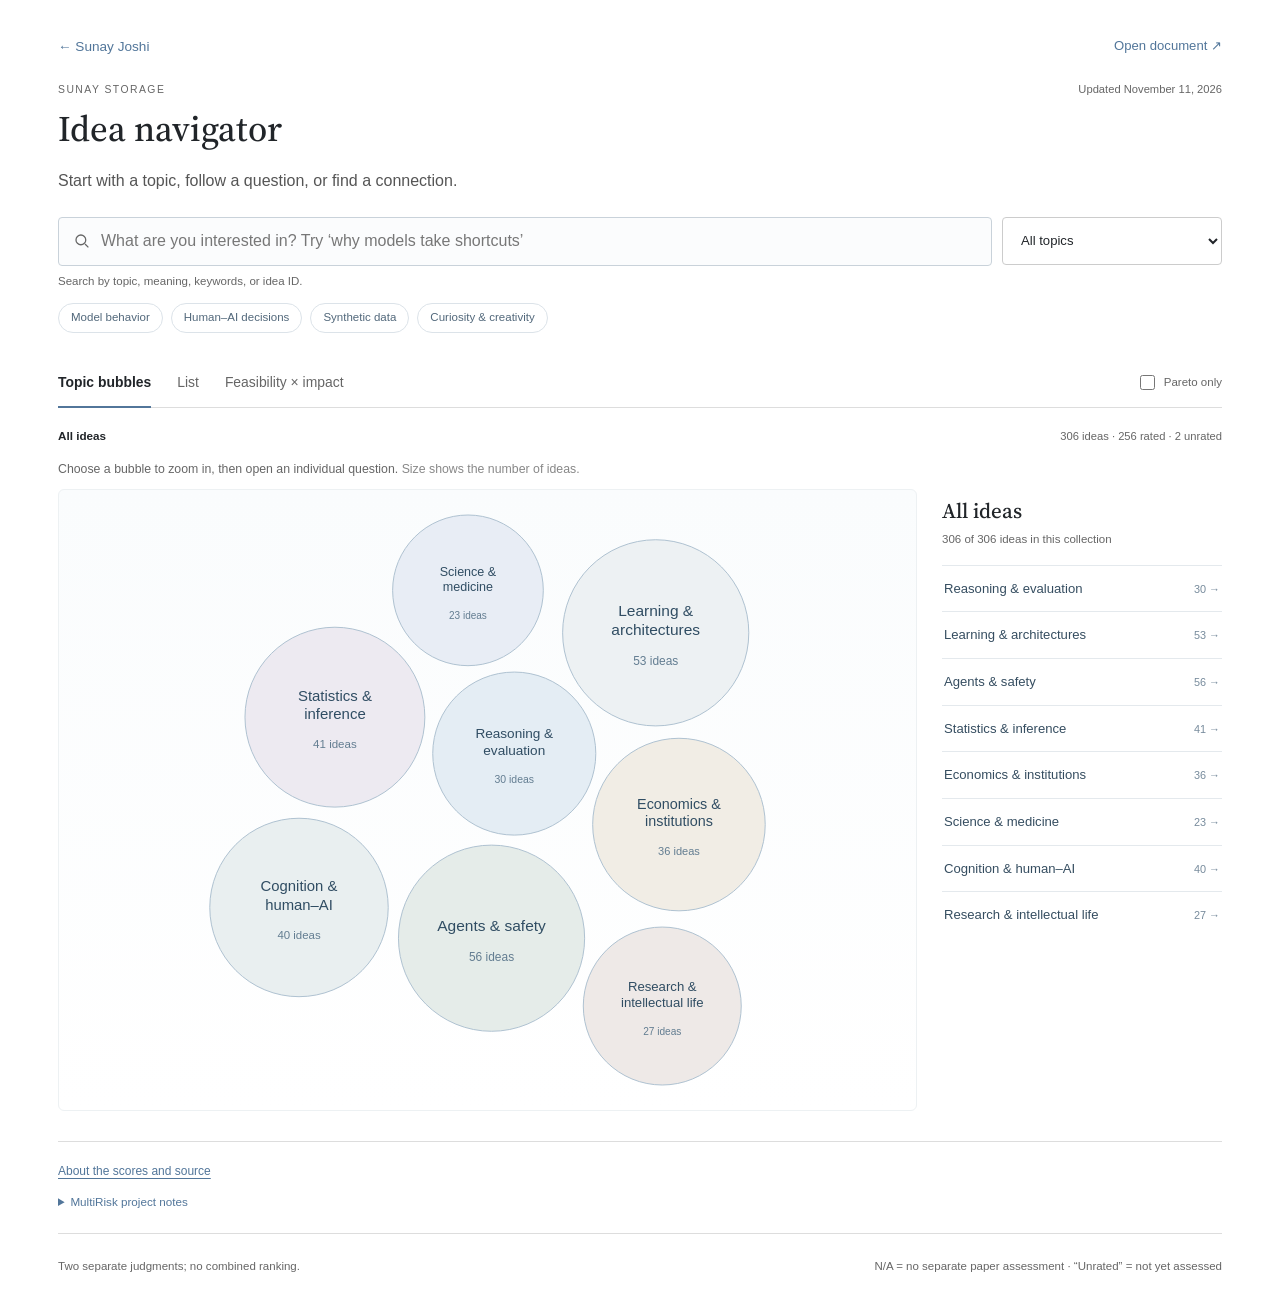
==== commit 3a595383: "Finalize Sunay Storage updates and interactive idea navigator Integrate November 11 reflections, app" ====
--- a/ideas/index.html
+++ b/ideas/index.html
@@ -5,45 +5,60 @@
   <meta name="viewport" content="width=device-width, initial-scale=1">
   <meta name="robots" content="noindex, nofollow, noarchive">
   <meta name="referrer" content="no-referrer">
-  <meta name="description" content="A searchable notebook of Sunay Storage research ideas, with feasibility and impact assessments.">
+  <meta name="description" content="Explore Sunay Storage by topic, search research questions, and compare feasibility and impact.">
   <meta name="theme-color" content="#ffffff">
   <title>Idea navigator · Sunay Joshi</title>
   <link rel="icon" href="/images/favicon.ico?v=upenn">
   <link rel="preconnect" href="https://fonts.googleapis.com">
   <link rel="preconnect" href="https://fonts.gstatic.com" crossorigin>
   <link href="https://fonts.googleapis.com/css2?family=Source+Serif+4:opsz,wght@8..60,500;8..60,700&amp;display=swap" rel="stylesheet">
-  <link rel="stylesheet" href="styles.css?v=20261110-site">
-  <link rel="stylesheet" href="pareto.css?v=20261110-site">
-  <script type="module" src="app.js"></script>
+  <link rel="stylesheet" href="styles.css?v=20261111">
+  <link rel="stylesheet" href="pareto.css?v=20261111">
+  <script type="module" src="app.js?v=20261111"></script>
 </head>
 <body>
-  <a class="skip-link" href="#ideas">Skip to ideas</a>
+  <a class="skip-link" href="#explore">Skip to ideas</a>
   <main>
     <header>
-      <nav class="header-links" aria-label="Page links"><a class="home-link" href="/">← Sunay Joshi</a><a class="source-link" href="https://www.overleaf.com/project/679049496c769f29fefd3f44" target="_blank" rel="noopener noreferrer">Open document</a></nav>
-      <h1>Idea navigator</h1>
-      <p class="intro">Research ideas from Sunay Storage, with feasibility and impact assessments.</p>
-      <p class="legend"><strong>Feasibility</strong> — a credible paper in 12 weeks. <strong>Impact</strong> — the value of that result if it succeeds.</p>
-      <details class="rubric"><summary>About the scores <span>1.0–5.0</span></summary><div id="rubric-body"></div></details>
+      <nav class="header-links" aria-label="Page links"><a class="home-link" href="/">← Sunay Joshi</a><a class="source-link" href="https://www.overleaf.com/project/679049496c769f29fefd3f44" target="_blank" rel="noopener noreferrer">Open document ↗</a></nav>
+      <div class="title-row"><div><p class="eyebrow">SUNAY STORAGE</p><h1>Idea navigator</h1></div><span class="snapshot" id="snapshot">Updated November 11, 2026</span></div>
+      <p class="intro">Start with a topic, follow a question, or find a connection.</p>
     </header>
-    <section class="controls" aria-label="Search and sort ideas">
+    <section class="controls" aria-label="Search and filter ideas">
       <div class="search-wrap">
         <svg viewBox="0 0 24 24" aria-hidden="true"><circle cx="10.5" cy="10.5" r="6.5"></circle><path d="m16 16 4.5 4.5"></path></svg>
         <label for="search" class="sr-only">Search ideas</label>
-        <input type="search" id="search" placeholder="Search ideas, keywords, or IDs…" autocomplete="off" spellcheck="false">
+        <input type="search" id="search" placeholder="What are you interested in? Try ‘why models take shortcuts’" autocomplete="off" spellcheck="false" aria-describedby="search-status">
         <button id="clear" type="button" hidden aria-label="Clear search">×</button>
       </div>
-      <label for="sort" class="sr-only">Sort ideas</label>
-      <select id="sort"><option value="document">Document order</option><option value="feasibility">Feasibility: high to low</option><option value="impact">Impact: high to low</option></select>
+      <label for="topic" class="sr-only">Topic collection</label><select id="topic"><option value="all">All topics</option></select>
     </section>
-    <div class="list-meta"><p id="count" role="status" aria-live="polite">Loading ideas…</p><span class="snapshot">Reviewed Nov 10, 2026</span></div>
-    <div class="view-controls"><label><input type="checkbox" id="show-plot" checked> Show plot</label><label><input type="checkbox" id="pareto-only"> Pareto only</label><span id="frontier-count"></span></div>
-    <section id="pareto-panel" aria-labelledby="pareto-heading"><h2 id="pareto-heading">Feasibility × impact</h2><p class="pareto-description">A problem is Pareto-optimal if no other scored problem is at least as good on both axes and better on one. Higher and farther right is better.</p><div id="pareto-chart"></div></section>
-    <div class="column-labels" aria-hidden="true"><span>IDEA</span><span>FEASIBILITY</span><span>IMPACT</span></div>
-    <section id="ideas" aria-label="Research ideas" tabindex="-1"></section>
-    <div id="empty" hidden><h2>No matching ideas</h2><p>Try fewer words, a related term, or an idea ID.</p><button id="reset" type="button">Clear search</button></div>
-    <noscript><p>This idea browser needs JavaScript for search and sorting. <a href="https://www.overleaf.com/project/679049496c769f29fefd3f44">Read the original document.</a></p></noscript>
-    <footer>Two separate judgments, no combined ranking. <span>N/A means the entry was not scored.</span></footer>
+    <div class="search-guidance"><p id="search-status">Search by meaning, words, or an idea ID.</p><button class="text-button" id="reset-filters" type="button" hidden>Reset filters</button></div>
+    <div id="suggestions" class="topic-chips" aria-label="Search suggestions"><button type="button" data-query="Why do models take shortcuts?">Model behavior</button><button type="button" data-query="Human AI decision making">Human–AI decisions</button><button type="button" data-query="Synthetic training data">Synthetic data</button><button type="button" data-query="Learning and creativity after AI">Curiosity &amp; creativity</button></div>
+    <section id="explore" tabindex="-1">
+      <div class="view-bar">
+        <div class="view-tabs" role="tablist" aria-label="Explore ideas">
+          <button id="tab-bubbles" type="button" role="tab" data-view="bubbles" aria-controls="bubbles-panel" aria-selected="true">Topic bubbles</button>
+          <button id="tab-list" type="button" role="tab" data-view="list" aria-controls="list-panel" aria-selected="false" tabindex="-1">List</button>
+          <button id="tab-pareto" type="button" role="tab" data-view="pareto" aria-controls="pareto-panel" aria-selected="false" tabindex="-1">Feasibility × impact</button>
+        </div>
+        <label class="pareto-filter"><input type="checkbox" id="pareto-only"> Pareto only</label>
+      </div>
+      <div class="navigation-line"><nav id="breadcrumbs" aria-label="Topic path"></nav><p id="count" role="status" aria-live="polite">Loading ideas…</p></div>
+      <section id="bubbles-panel" role="tabpanel" aria-labelledby="tab-bubbles"><p class="view-intro">Choose a bubble to zoom in, then open an individual question. <span>Size shows the number of ideas.</span></p><div id="bubbles-chart"></div></section>
+      <section id="pareto-panel" role="tabpanel" aria-labelledby="tab-pareto" hidden><h2>Feasibility × impact</h2><p class="pareto-description"><strong>Feasibility:</strong> a credible paper in twelve weeks. <strong>Impact:</strong> the value of that result if it succeeds. The frontier contains ideas that no other scored idea matches or exceeds on both axes while improving at least one.</p><div id="pareto-chart"></div></section>
+      <section id="list-panel" role="tabpanel" aria-labelledby="tab-list" hidden>
+        <div class="list-toolbar"><span>Open an idea to read the question and assessment.</span><label for="sort" class="sr-only">Sort ideas</label><select id="sort"><option value="relevance">Relevance</option><option value="document">Document order</option><option value="feasibility">Feasibility: high to low</option><option value="impact">Impact: high to low</option></select></div>
+        <div class="column-labels" aria-hidden="true"><span>IDEA</span><span>FEASIBILITY</span><span>IMPACT</span></div>
+        <section id="ideas" aria-label="Research ideas"></section>
+      </section>
+      <div id="empty" hidden><h2>No matching ideas</h2><p>Try a broader question or clear the topic filter.</p><button id="reset" type="button">Reset search and filters</button></div>
+    </section>
+    <details class="rubric"><summary>About the scores and source</summary><div id="rubric-body"></div></details>
+    <details class="archive-info"><summary>MultiRisk project notes</summary><p>Revision-specific entries are preserved separately from the research ideas. Their original IDs still open the archived notes.</p><div id="archive-links"></div></details>
+    <noscript><p>This navigator needs JavaScript for search and visualizations. <a href="https://www.overleaf.com/project/679049496c769f29fefd3f44">Read the original document.</a></p></noscript>
+    <footer><span>Two separate judgments; no combined ranking.</span><span>N/A = no separate paper assessment · “Unrated” = not yet assessed</span></footer>
   </main>
+  <dialog id="idea-dialog" aria-labelledby="dialog-title"><div class="dialog-toolbar"><span id="dialog-id"></span><button id="copy-link" type="button">Copy link</button><button id="close-dialog" type="button" aria-label="Close idea">Close ×</button></div><h2 id="dialog-title"></h2><div id="dialog-scores"></div><div id="dialog-body"></div></dialog>
 </body>
 </html>
--- a/ideas/styles.css
+++ b/ideas/styles.css
@@ -6,3 +6,15 @@
 @media(max-width:640px){.view-controls{gap:9px 20px}.view-controls>span{margin-left:0;flex-basis:100%}.breakdown-grid{grid-template-columns:1fr;gap:12px}.score{min-width:47px;padding:5px 4px;font-size:.9rem}.score small{font-size:.58rem}.score sup{right:-3px}.frontier-tag{font-size:.6rem;margin-left:5px}}
 
 .home-link{display:inline-block;font-size:.85rem;color:var(--accent);text-decoration:none}.home-link:hover{text-decoration:underline}
+/* Navigation keeps the site's serif headings, restrained blue, and open spacing. */
+main{max-width:1240px;padding-top:36px}.title-row{display:flex;align-items:baseline;justify-content:space-between;gap:20px}.eyebrow{font-size:.65rem;letter-spacing:.14em;color:var(--muted);margin:0 0 8px}.title-row h1{font-size:36px}.snapshot{font-size:.7rem;color:var(--muted)}.intro{margin:8px 0 23px}.controls{position:relative;z-index:1;padding:0;gap:10px}.controls select{width:220px;font-size:.82rem}.search-wrap input{height:49px;background:#fbfcfd;border-color:#c9d2da}.search-guidance{display:flex;justify-content:space-between;gap:15px;margin:7px 0 12px;font-size:.72rem;color:var(--muted)}.search-guidance p{margin:0}.text-button{padding:0;background:none;border:0;font-size:inherit;color:var(--accent);text-decoration:underline;text-underline-offset:3px}.topic-chips{display:flex;gap:8px;flex-wrap:wrap;margin:0 0 25px}.topic-chips button{background:#fff;border:1px solid #dce3e9;color:#52687b;border-radius:20px;padding:5px 12px;font-size:.72rem}.topic-chips button:hover{background:#f2f6f9;border-color:#a5b8c9}.view-bar{display:flex;align-items:center;justify-content:space-between;gap:16px;border-bottom:1px solid var(--line);margin-top:26px}.view-tabs{display:flex;gap:26px}.view-tabs button{background:transparent;border:0;border-bottom:2px solid transparent;padding:13px 0;margin-bottom:-1px;color:var(--muted);font-size:.87rem;white-space:nowrap}.view-tabs button[aria-selected=true]{border-bottom-color:var(--accent);color:var(--ink);font-weight:600}.pareto-filter{font-size:.72rem;display:flex;align-items:center;gap:6px;color:var(--muted);white-space:nowrap}.pareto-filter input{accent-color:var(--accent);width:15px;height:15px}.navigation-line{display:flex;align-items:center;justify-content:space-between;gap:12px;margin:16px 0 12px}#breadcrumbs{display:flex;align-items:center;gap:8px;flex-wrap:wrap;font-size:.73rem;min-width:0}#breadcrumbs button{background:none;border:0;padding:3px 0;color:var(--accent);text-align:left}#breadcrumbs button[aria-current=page]{color:var(--ink);font-weight:600}.breadcrumb-separator{color:#b3bec8}.navigation-line #count{margin:0;font-size:.7rem;color:var(--muted);white-space:nowrap}.view-intro{font-size:.77rem;color:var(--muted);margin:0 0 10px}.view-intro span{color:#888}#bubbles-chart{display:grid;grid-template-columns:minmax(0,1fr) 280px;gap:25px;align-items:start;min-width:0}.bubble-canvas{min-width:0;background:linear-gradient(180deg,#fafcfd,white);border:1px solid #edf1f3;border-radius:6px}.bubble-svg{display:block;width:100%;height:auto;max-height:620px;overflow:visible}.topic-bubble{cursor:pointer;outline:none;animation:bubble-enter .3s ease-out}.topic-bubble circle{stroke:#afc2d1;stroke-width:1;transition:stroke .15s,fill .15s}.topic-bubble:hover circle,.topic-bubble:focus-visible circle{stroke:var(--accent);stroke-width:3}.topic-bubble:focus-visible circle{stroke:var(--focus);stroke-dasharray:4 3}.topic-bubble text{fill:#304d63;font-family:inherit;font-weight:500}.topic-bubble .bubble-count{fill:#637d91;font-weight:400}.topic-bubble.is-dim{opacity:.2;cursor:default}.topic-bubble.is-leaf circle{fill:#f0f5f9}.bubble-directory{padding-top:8px;min-width:0}.bubble-directory h3{font:500 21px/1.3 "Source Serif 4",Georgia,serif;margin:0 0 6px}.bubble-directory-note{font-size:.72rem;color:var(--muted);margin:0 0 16px}.bubble-directory ul{margin:0;padding:0;list-style:none;max-height:515px;overflow-y:auto;overscroll-behavior:contain}.bubble-directory li{border-top:1px solid #e4e9ed}.bubble-directory button{width:100%;display:flex;justify-content:space-between;align-items:baseline;gap:12px;text-align:left;padding:13px 2px;background:none;border:0;color:#354d60;font-size:.82rem;line-height:1.5}.bubble-directory button:hover{color:var(--accent);background:#f7f9fa}.bubble-directory button:disabled{color:#a5adb5;cursor:default}.bubble-list-count{white-space:nowrap;font-size:.68rem;color:#778b9c}.bubble-list-leaf{font-size:.77rem!important}.bubble-list-leaf .bubble-list-count{font-family:ui-monospace,SFMono-Regular,monospace}.list-toolbar{display:flex;justify-content:space-between;align-items:center;gap:15px;margin:0 0 10px;font-size:.73rem;color:var(--muted)}.list-toolbar select{height:36px;font-size:.75rem;width:215px}.match-excerpt{display:block;font-size:.73rem;line-height:1.5;font-weight:400;color:var(--muted);margin-top:6px;max-width:740px}.rubric{margin:30px 0 12px;padding-top:20px;border-top:1px solid var(--line);font-size:.75rem}.archive-info{font-size:.73rem;color:var(--muted);margin:12px 0 0}.archive-info summary{color:var(--accent)}.archive-info p{max-width:700px}#archive-links{display:grid;grid-template-columns:1fr 1fr;gap:6px 20px;max-width:900px;margin:12px 0 20px}.archive-info a{text-decoration:none}.archive-info a:hover{text-decoration:underline}#pareto-panel{border:0;margin:0;padding:0}#pareto-panel>h2{font:500 25px "Source Serif 4",Georgia,serif;margin:20px 0 8px}.pareto-view{margin-bottom:20px}footer{border-top:1px solid var(--line);margin-top:22px}.idea-dialog{color:var(--ink)}dialog{width:min(880px,calc(100vw - 28px));max-height:calc(100dvh - 50px);border:1px solid #d0dbe3;border-radius:7px;padding:27px 32px;box-shadow:0 20px 80px #142b4630;overscroll-behavior:contain;color:var(--ink)}dialog::backdrop{background:#1d304451;backdrop-filter:blur(2px)}.dialog-toolbar{display:flex;gap:16px;align-items:center;margin-bottom:18px;font-size:.74rem}.dialog-toolbar>span{margin-right:auto;color:var(--muted);font-family:ui-monospace,SFMono-Regular,monospace}.dialog-toolbar button{background:transparent;border:0;padding:5px 0;color:var(--accent);font-size:.74rem}.dialog-toolbar button:last-child{color:var(--muted)}#dialog-title{font:500 28px/1.35 "Source Serif 4",Georgia,serif;margin:0 0 15px}#dialog-scores{display:flex;gap:12px;align-items:center;margin:0 0 20px}#dialog-scores>span:last-child:not(.score){font-size:.73rem;color:var(--muted)}#dialog-body .original{font-size:.95rem}#dialog-body .context{margin-top:15px}.archive-banner{font-size:.8rem;color:var(--muted);background:#f4f6f7;padding:10px 14px;margin:0}.score.na{font-size:.74rem;min-width:46px}#explore{scroll-margin-top:20px}.load-error{padding:40px 20px;color:var(--muted)}
+@keyframes bubble-enter{from{opacity:.55}to{opacity:1}}
+@media(max-width:850px){#bubbles-chart{grid-template-columns:minmax(0,1fr) 225px;gap:18px}.view-tabs{gap:20px}.view-tabs button{font-size:.8rem}.title-row h1{font-size:32px}.bubble-directory h3{font-size:19px}}
+@media(max-width:640px){main{padding:24px 17px}.title-row{align-items:flex-start}.title-row .snapshot{max-width:90px;text-align:right;font-size:.65rem;margin-top:5px}.title-row h1{font-size:29px}.eyebrow{font-size:.6rem}.intro{font-size:.9rem;max-width:300px;margin-bottom:18px}.controls{gap:8px}.controls select{width:100%;height:39px}.search-wrap input{padding-left:39px;font-size:.82rem}.search-wrap svg{left:12px}.search-guidance{font-size:.67rem}.topic-chips{gap:6px;margin-bottom:18px}.topic-chips button{font-size:.66rem;padding:5px 9px}.view-bar{flex-wrap:wrap;gap:5px;margin-top:16px}.view-tabs{gap:19px;width:100%;justify-content:space-between}.view-tabs button{font-size:.77rem;padding:11px 0}.pareto-filter{font-size:.67rem;margin:5px 0 10px}.navigation-line{align-items:flex-start;flex-direction:column;gap:6px;margin:12px 0}#breadcrumbs{font-size:.68rem;gap:6px}.navigation-line #count{font-size:.65rem}.view-intro{font-size:.7rem}.view-intro span{display:block;margin-top:3px}#bubbles-chart{grid-template-columns:1fr;gap:12px}.bubble-svg{max-height:390px}.bubble-directory{padding-top:4px}.bubble-directory h3{font-size:21px}.bubble-directory-note{margin-bottom:9px}.bubble-directory ul{max-height:none}.bubble-directory button{padding:12px 3px;font-size:.85rem}.list-toolbar{align-items:flex-start;flex-direction:column;gap:8px;font-size:.68rem}.list-toolbar select{width:100%}#archive-links{grid-template-columns:1fr}.match-excerpt{font-size:.7rem}.score.na{font-size:.66rem}dialog{padding:19px 18px;max-height:calc(100dvh - 24px)}.dialog-toolbar{font-size:.67rem;gap:14px}.dialog-toolbar button{font-size:.67rem}#dialog-title{font-size:23px}.rubric{margin-top:23px}.view-tabs button:last-child{font-size:.73rem}}
+@media(prefers-reduced-motion:reduce){.topic-bubble{animation:none}}
+.detail-tags{display:flex;flex-wrap:wrap;gap:6px;margin:0 0 17px}.detail-tags button{font-size:.68rem;padding:4px 8px;border:1px solid #dae3eb;border-radius:3px;color:var(--accent);background:#f8fafc}.detail-tags button:hover{background:#edf3f8}.dialog-toolbar{position:sticky;top:-28px;background:#fff;z-index:1;padding:4px 0 8px;margin-top:-3px}
+@media(max-width:640px){.dialog-toolbar{top:-19px}}
+.chevron{font-size:20px;line-height:1;transform-origin:40% 50%;transition:transform .15s}.chevron::before,.idea[open] .chevron::before{content:none}.idea[open] .chevron{transform:rotate(90deg)}
+/* Keep narrow layouts and the animated zoom inside their own containers. */
+.title-row>div{min-width:0}.bubble-canvas{overflow:hidden}
+@media(max-width:640px){.title-row .snapshot{white-space:normal;flex:0 0 80px;overflow-wrap:anywhere}.view-tabs{min-width:0}.bubble-directory button>span:first-child{min-width:0;overflow-wrap:anywhere}.dialog-toolbar>span{min-width:0;overflow-wrap:anywhere}#breadcrumbs button{max-width:100%;overflow-wrap:anywhere}}
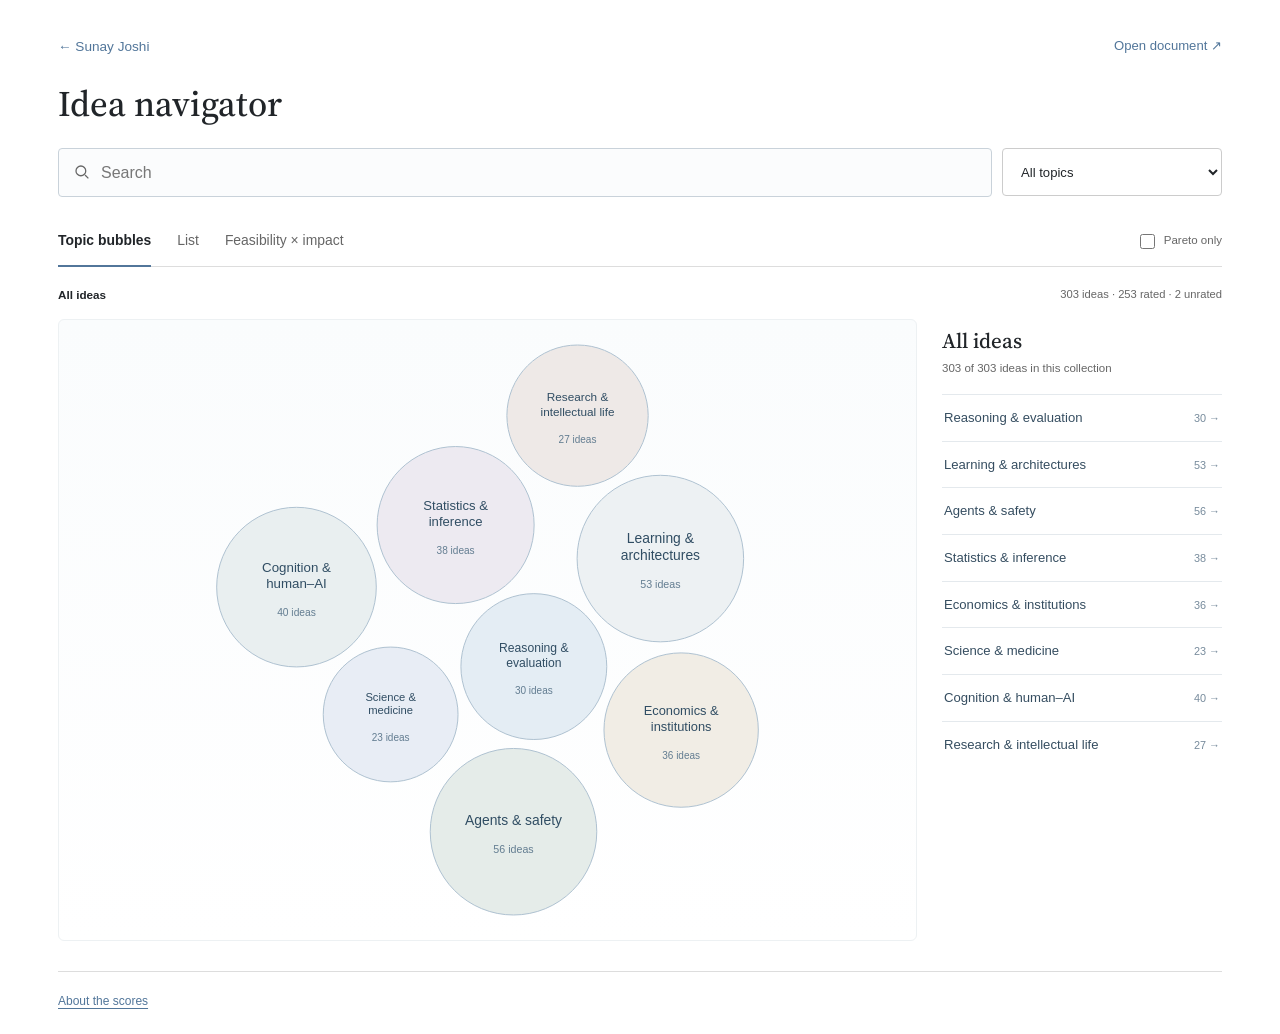
==== commit a0500bea: "Simplify idea navigator and add category product sorting Remove redundant headings, instructions, se" ====
--- a/ideas/index.html
+++ b/ideas/index.html
@@ -12,29 +12,27 @@
   <link rel="preconnect" href="https://fonts.googleapis.com">
   <link rel="preconnect" href="https://fonts.gstatic.com" crossorigin>
   <link href="https://fonts.googleapis.com/css2?family=Source+Serif+4:opsz,wght@8..60,500;8..60,700&amp;display=swap" rel="stylesheet">
-  <link rel="stylesheet" href="styles.css?v=20261111">
-  <link rel="stylesheet" href="pareto.css?v=20261111">
-  <script type="module" src="app.js?v=20261111"></script>
+  <link rel="stylesheet" href="styles.css?v=20261111b">
+  <link rel="stylesheet" href="pareto.css?v=20261111b">
+  <script type="module" src="app.js?v=20261111b"></script>
 </head>
 <body>
   <a class="skip-link" href="#explore">Skip to ideas</a>
   <main>
     <header>
       <nav class="header-links" aria-label="Page links"><a class="home-link" href="/">← Sunay Joshi</a><a class="source-link" href="https://www.overleaf.com/project/679049496c769f29fefd3f44" target="_blank" rel="noopener noreferrer">Open document ↗</a></nav>
-      <div class="title-row"><div><p class="eyebrow">SUNAY STORAGE</p><h1>Idea navigator</h1></div><span class="snapshot" id="snapshot">Updated November 11, 2026</span></div>
-      <p class="intro">Start with a topic, follow a question, or find a connection.</p>
+      <div class="title-row"><h1>Idea navigator</h1></div>
     </header>
     <section class="controls" aria-label="Search and filter ideas">
       <div class="search-wrap">
         <svg viewBox="0 0 24 24" aria-hidden="true"><circle cx="10.5" cy="10.5" r="6.5"></circle><path d="m16 16 4.5 4.5"></path></svg>
         <label for="search" class="sr-only">Search ideas</label>
-        <input type="search" id="search" placeholder="What are you interested in? Try ‘why models take shortcuts’" autocomplete="off" spellcheck="false" aria-describedby="search-status">
+        <input type="search" id="search" placeholder="Search" autocomplete="off" spellcheck="false" aria-describedby="search-status">
         <button id="clear" type="button" hidden aria-label="Clear search">×</button>
       </div>
       <label for="topic" class="sr-only">Topic collection</label><select id="topic"><option value="all">All topics</option></select>
     </section>
-    <div class="search-guidance"><p id="search-status">Search by meaning, words, or an idea ID.</p><button class="text-button" id="reset-filters" type="button" hidden>Reset filters</button></div>
-    <div id="suggestions" class="topic-chips" aria-label="Search suggestions"><button type="button" data-query="Why do models take shortcuts?">Model behavior</button><button type="button" data-query="Human AI decision making">Human–AI decisions</button><button type="button" data-query="Synthetic training data">Synthetic data</button><button type="button" data-query="Learning and creativity after AI">Curiosity &amp; creativity</button></div>
+    <div class="search-guidance"><p id="search-status" class="sr-only" role="status">Search by meaning, words, or an idea ID.</p><button class="text-button" id="reset-filters" type="button" hidden>Reset filters</button></div>
     <section id="explore" tabindex="-1">
       <div class="view-bar">
         <div class="view-tabs" role="tablist" aria-label="Explore ideas">
@@ -45,19 +43,17 @@
         <label class="pareto-filter"><input type="checkbox" id="pareto-only"> Pareto only</label>
       </div>
       <div class="navigation-line"><nav id="breadcrumbs" aria-label="Topic path"></nav><p id="count" role="status" aria-live="polite">Loading ideas…</p></div>
-      <section id="bubbles-panel" role="tabpanel" aria-labelledby="tab-bubbles"><p class="view-intro">Choose a bubble to zoom in, then open an individual question. <span>Size shows the number of ideas.</span></p><div id="bubbles-chart"></div></section>
-      <section id="pareto-panel" role="tabpanel" aria-labelledby="tab-pareto" hidden><h2>Feasibility × impact</h2><p class="pareto-description"><strong>Feasibility:</strong> a credible paper in twelve weeks. <strong>Impact:</strong> the value of that result if it succeeds. The frontier contains ideas that no other scored idea matches or exceeds on both axes while improving at least one.</p><div id="pareto-chart"></div></section>
+      <section id="bubbles-panel" role="tabpanel" aria-labelledby="tab-bubbles"><div id="bubbles-chart"></div></section>
+      <section id="pareto-panel" role="tabpanel" aria-labelledby="tab-pareto" hidden><div id="pareto-chart"></div></section>
       <section id="list-panel" role="tabpanel" aria-labelledby="tab-list" hidden>
-        <div class="list-toolbar"><span>Open an idea to read the question and assessment.</span><label for="sort" class="sr-only">Sort ideas</label><select id="sort"><option value="relevance">Relevance</option><option value="document">Document order</option><option value="feasibility">Feasibility: high to low</option><option value="impact">Impact: high to low</option></select></div>
+        <div class="list-toolbar"><label for="sort">Sort by</label><select id="sort"><option value="relevance">Relevance</option><option value="document">Document order</option><option value="feasibility">Feasibility: high to low</option><option value="impact">Impact: high to low</option><option value="product">Impact × feasibility: high to low</option></select></div>
         <div class="column-labels" aria-hidden="true"><span>IDEA</span><span>FEASIBILITY</span><span>IMPACT</span></div>
         <section id="ideas" aria-label="Research ideas"></section>
       </section>
       <div id="empty" hidden><h2>No matching ideas</h2><p>Try a broader question or clear the topic filter.</p><button id="reset" type="button">Reset search and filters</button></div>
     </section>
-    <details class="rubric"><summary>About the scores and source</summary><div id="rubric-body"></div></details>
-    <details class="archive-info"><summary>MultiRisk project notes</summary><p>Revision-specific entries are preserved separately from the research ideas. Their original IDs still open the archived notes.</p><div id="archive-links"></div></details>
+    <details class="rubric"><summary>About the scores</summary><div id="rubric-body"></div></details>
     <noscript><p>This navigator needs JavaScript for search and visualizations. <a href="https://www.overleaf.com/project/679049496c769f29fefd3f44">Read the original document.</a></p></noscript>
-    <footer><span>Two separate judgments; no combined ranking.</span><span>N/A = no separate paper assessment · “Unrated” = not yet assessed</span></footer>
   </main>
   <dialog id="idea-dialog" aria-labelledby="dialog-title"><div class="dialog-toolbar"><span id="dialog-id"></span><button id="copy-link" type="button">Copy link</button><button id="close-dialog" type="button" aria-label="Close idea">Close ×</button></div><h2 id="dialog-title"></h2><div id="dialog-scores"></div><div id="dialog-body"></div></dialog>
 </body>
--- a/ideas/styles.css
+++ b/ideas/styles.css
@@ -18,3 +18,7 @@
 /* Keep narrow layouts and the animated zoom inside their own containers. */
 .title-row>div{min-width:0}.bubble-canvas{overflow:hidden}
 @media(max-width:640px){.title-row .snapshot{white-space:normal;flex:0 0 80px;overflow-wrap:anywhere}.view-tabs{min-width:0}.bubble-directory button>span:first-child{min-width:0;overflow-wrap:anywhere}.dialog-toolbar>span{min-width:0;overflow-wrap:anywhere}#breadcrumbs button{max-width:100%;overflow-wrap:anywhere}}
+
+/* Keep the controls close to the content; explanatory detail lives in disclosures. */
+.title-row{margin-bottom:22px}.title-row h1{margin:0}.search-guidance{justify-content:flex-end;margin:0}.search-guidance .sr-only{margin:-1px}.search-guidance>button{margin-top:7px}.view-bar{margin-top:20px}.list-toolbar{justify-content:flex-end;gap:9px}.list-toolbar label{white-space:nowrap}.list-toolbar select{width:250px}.rubric{margin-bottom:0}
+@media(max-width:640px){.title-row{margin-bottom:18px}.view-bar{margin-top:14px}.list-toolbar{flex-direction:row;align-items:center}.list-toolbar select{flex:1;min-width:0;width:auto}}
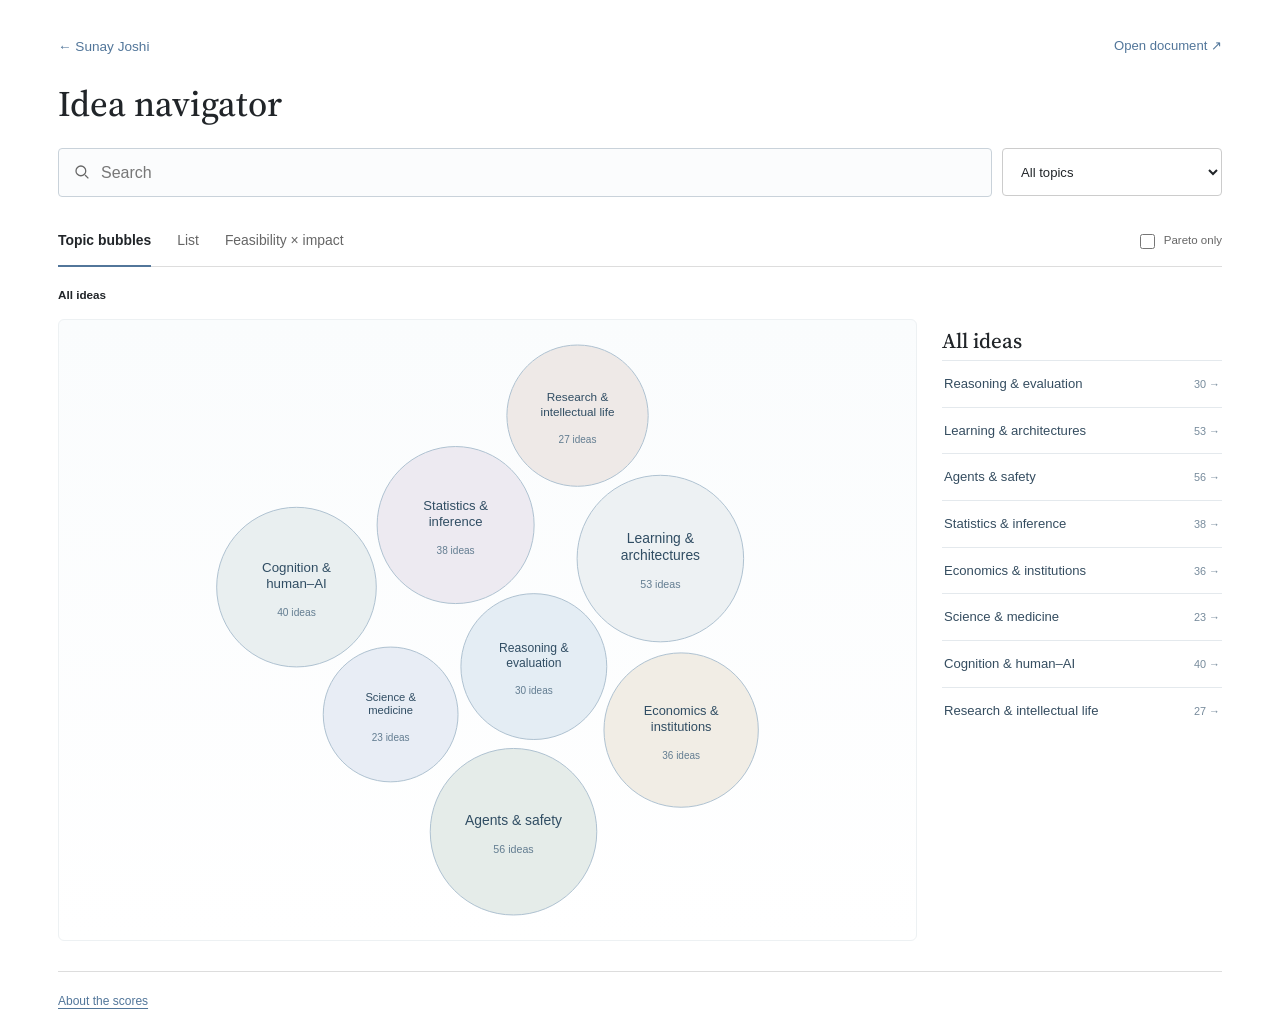
==== commit 44354d04: "Simplify popups and add saved visibility controls Collapse assessment details and first checks, remo" ====
--- a/ideas/index.html
+++ b/ideas/index.html
@@ -12,9 +12,9 @@
   <link rel="preconnect" href="https://fonts.googleapis.com">
   <link rel="preconnect" href="https://fonts.gstatic.com" crossorigin>
   <link href="https://fonts.googleapis.com/css2?family=Source+Serif+4:opsz,wght@8..60,500;8..60,700&amp;display=swap" rel="stylesheet">
-  <link rel="stylesheet" href="styles.css?v=20261111b">
-  <link rel="stylesheet" href="pareto.css?v=20261111b">
-  <script type="module" src="app.js?v=20261111b"></script>
+  <link rel="stylesheet" href="styles.css?v=20261111d">
+  <link rel="stylesheet" href="pareto.css?v=20261111d">
+  <script type="module" src="app.js?v=20261111d"></script>
 </head>
 <body>
   <a class="skip-link" href="#explore">Skip to ideas</a>
@@ -42,7 +42,7 @@
         </div>
         <label class="pareto-filter"><input type="checkbox" id="pareto-only"> Pareto only</label>
       </div>
-      <div class="navigation-line"><nav id="breadcrumbs" aria-label="Topic path"></nav><p id="count" role="status" aria-live="polite">Loading ideas…</p></div>
+      <div class="navigation-line"><nav id="breadcrumbs" aria-label="Topic path"></nav><p id="count" class="sr-only" role="status" aria-live="polite">Loading ideas…</p></div>
       <section id="bubbles-panel" role="tabpanel" aria-labelledby="tab-bubbles"><div id="bubbles-chart"></div></section>
       <section id="pareto-panel" role="tabpanel" aria-labelledby="tab-pareto" hidden><div id="pareto-chart"></div></section>
       <section id="list-panel" role="tabpanel" aria-labelledby="tab-list" hidden>
@@ -55,6 +55,6 @@
     <details class="rubric"><summary>About the scores</summary><div id="rubric-body"></div></details>
     <noscript><p>This navigator needs JavaScript for search and visualizations. <a href="https://www.overleaf.com/project/679049496c769f29fefd3f44">Read the original document.</a></p></noscript>
   </main>
-  <dialog id="idea-dialog" aria-labelledby="dialog-title"><div class="dialog-toolbar"><span id="dialog-id"></span><button id="copy-link" type="button">Copy link</button><button id="close-dialog" type="button" aria-label="Close idea">Close ×</button></div><h2 id="dialog-title"></h2><div id="dialog-scores"></div><div id="dialog-body"></div></dialog>
+  <dialog id="idea-dialog" aria-labelledby="dialog-title"><div class="dialog-toolbar"><span id="dialog-id"></span><a id="visibility-control" target="_blank" rel="noopener noreferrer" aria-label="Hide or show this idea (opens private settings)">Hide / show</a><button id="copy-link" type="button">Copy link</button><button id="close-dialog" type="button" aria-label="Close idea">Close ×</button></div><h2 id="dialog-title"></h2><div id="dialog-scores"></div><div id="dialog-body"></div></dialog>
 </body>
 </html>
--- a/ideas/styles.css
+++ b/ideas/styles.css
@@ -22,3 +22,6 @@
 /* Keep the controls close to the content; explanatory detail lives in disclosures. */
 .title-row{margin-bottom:22px}.title-row h1{margin:0}.search-guidance{justify-content:flex-end;margin:0}.search-guidance .sr-only{margin:-1px}.search-guidance>button{margin-top:7px}.view-bar{margin-top:20px}.list-toolbar{justify-content:flex-end;gap:9px}.list-toolbar label{white-space:nowrap}.list-toolbar select{width:250px}.rubric{margin-bottom:0}
 @media(max-width:640px){.title-row{margin-bottom:18px}.view-bar{margin-top:14px}.list-toolbar{flex-direction:row;align-items:center}.list-toolbar select{flex:1;min-width:0;width:auto}}
+
+.assessment-disclosure{margin:0 0 16px}.assessment-disclosure>summary{font-size:.83rem;color:var(--accent)}.assessment-disclosure>p{margin:10px 0 0}
+.dialog-toolbar{flex-wrap:wrap;column-gap:16px;row-gap:8px}.dialog-toolbar #visibility-control{font-size:inherit;white-space:nowrap;text-decoration:none;color:var(--accent);cursor:pointer}.dialog-toolbar #visibility-control:hover{text-decoration:underline}
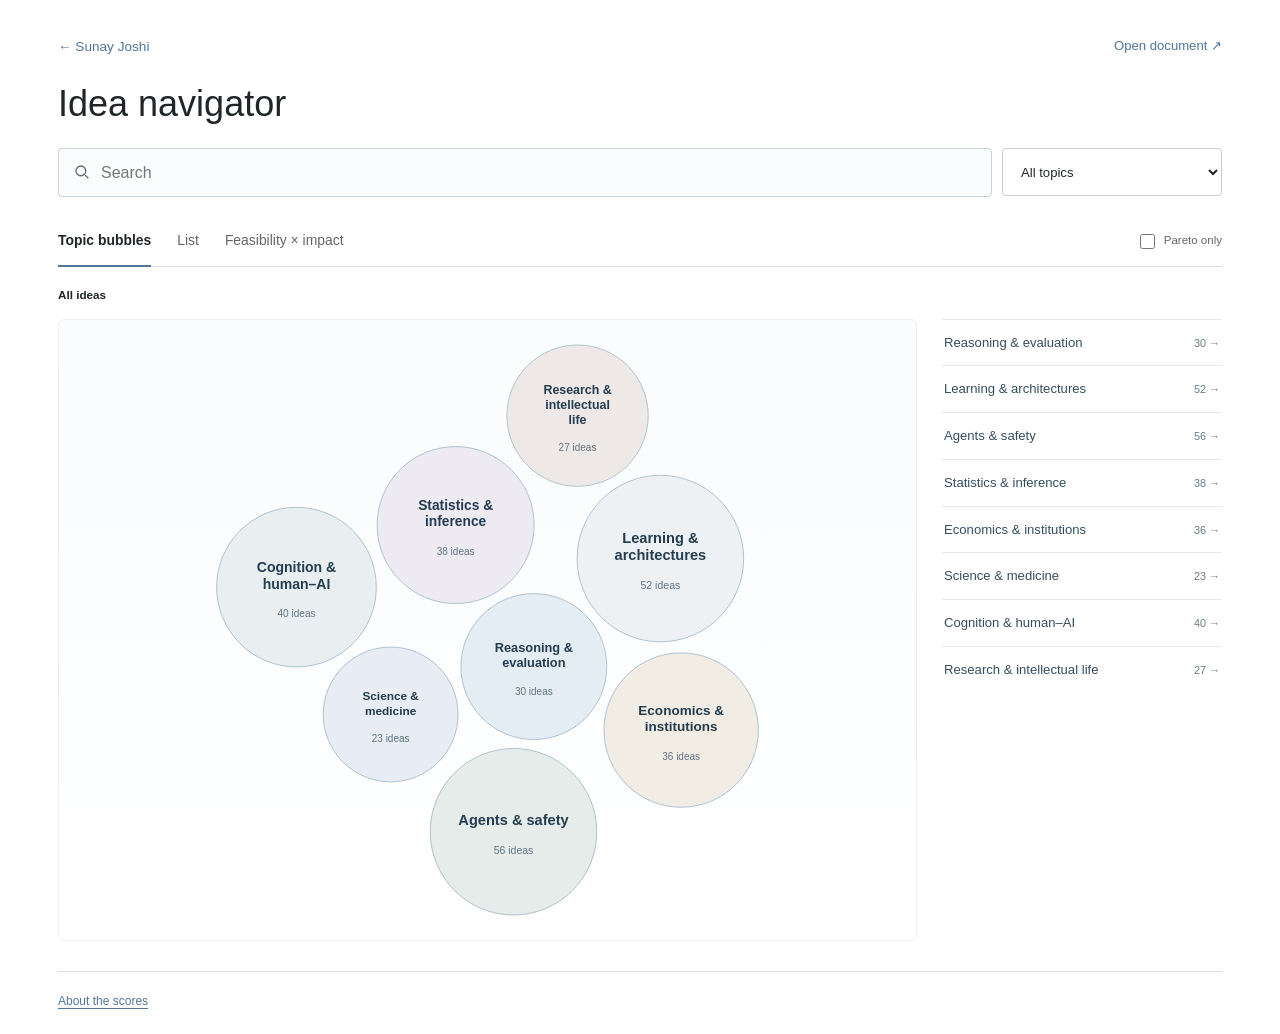
==== commit 166a114f: "Unify navigator design and apply saved visibility preference Use consistent system sans typography, " ====
--- a/ideas/index.html
+++ b/ideas/index.html
@@ -9,12 +9,9 @@
   <meta name="theme-color" content="#ffffff">
   <title>Idea navigator · Sunay Joshi</title>
   <link rel="icon" href="/images/favicon.ico?v=upenn">
-  <link rel="preconnect" href="https://fonts.googleapis.com">
-  <link rel="preconnect" href="https://fonts.gstatic.com" crossorigin>
-  <link href="https://fonts.googleapis.com/css2?family=Source+Serif+4:opsz,wght@8..60,500;8..60,700&amp;display=swap" rel="stylesheet">
-  <link rel="stylesheet" href="styles.css?v=20261111d">
-  <link rel="stylesheet" href="pareto.css?v=20261111d">
-  <script type="module" src="app.js?v=20261111d"></script>
+  <link rel="stylesheet" href="styles.css?v=20261111e">
+  <link rel="stylesheet" href="pareto.css?v=20261111e">
+  <script type="module" src="app.js?v=20261111e"></script>
 </head>
 <body>
   <a class="skip-link" href="#explore">Skip to ideas</a>
--- a/ideas/styles.css
+++ b/ideas/styles.css
@@ -1,18 +1,18 @@
-:root{color-scheme:light;--paper:#fff;--ink:#212529;--muted:#666;--line:#ddd;--accent:#52769a;--blue:#3f607f;--focus:#005fcc;font-family:-apple-system,BlinkMacSystemFont,"Segoe UI",Roboto,"Helvetica Neue",Arial,sans-serif;font-size:16px;line-height:1.55}
-*{box-sizing:border-box}body{margin:0;background:var(--paper);color:var(--ink)}main{max-width:1280px;margin:0 auto;padding:42px 38px 24px}a{color:var(--accent);text-underline-offset:3px}button,input,select{font:inherit}button,summary,select{cursor:pointer}button{color:var(--ink)}[hidden]{display:none!important}:focus-visible{outline:2px solid var(--focus);outline-offset:4px}.header-links{display:flex;align-items:center;justify-content:space-between;gap:20px;margin-bottom:24px}.source-link{margin-left:auto;font-size:.82rem;letter-spacing:0;font-weight:500;text-decoration:none}.source-link:hover{text-decoration:underline}h1{font:500 32px/1.25 "Source Serif 4",Georgia,serif;font-optical-sizing:auto;letter-spacing:0;margin:0 0 10px}.intro{color:#555;margin:0 0 20px;font-size:1rem}.legend{max-width:900px;font-size:.88rem;line-height:1.8;margin-bottom:4px;color:var(--muted)}.legend strong{font-weight:600;color:var(--ink)}.legend strong+strong{margin-left:12px}.rubric{font-size:.82rem;margin:4px 0 26px;color:var(--muted)}.rubric>summary{display:inline-block;list-style:none;color:var(--accent);text-decoration:underline;text-underline-offset:3px}.rubric>summary::-webkit-details-marker{display:none}.rubric>summary span{color:var(--muted);margin-left:4px;text-decoration:none}.rubric[open]{max-width:900px}#rubric-body{padding-top:12px}.rubric p{margin:8px 0}.rubric table{border-collapse:collapse;width:100%;margin:14px 0;font-size:.8rem}.rubric th,.rubric td{border-bottom:1px solid var(--line);text-align:left;padding:9px;vertical-align:top}.rubric th{color:var(--ink)}.rubric td:first-child{font-weight:650;color:var(--accent)}.controls{position:sticky;top:0;z-index:2;background:var(--paper);display:flex;gap:12px;padding:13px 0;box-shadow:none}.search-wrap{position:relative;flex:1;min-width:0}.search-wrap svg{width:18px;height:18px;position:absolute;left:15px;top:15px;stroke:var(--muted);fill:none;stroke-width:1.7}.search-wrap input{appearance:none;width:100%;border:1px solid #ccc;background:#fff;border-radius:4px;height:48px;padding:10px 42px;color:var(--ink)}.search-wrap input:focus{border-color:var(--accent)}input::-webkit-search-cancel-button{display:none}input::placeholder{color:#777}.search-wrap button{position:absolute;right:8px;top:6px;width:36px;height:36px;border:0;border-radius:4px;background:transparent;font-size:25px;color:var(--muted)}.search-wrap button:hover{background:#f3f3f3}select{height:48px;width:235px;max-width:100%;border:1px solid #ccc;border-radius:4px;padding:0 32px 0 14px;background:#fff;color:var(--ink);font-size:.88rem}.list-meta{display:flex;justify-content:space-between;align-items:center;gap:10px;color:var(--muted);font-size:.78rem;margin:11px 0 9px}.list-meta p{margin:0}.snapshot{white-space:nowrap}.column-labels{display:grid;grid-template-columns:minmax(0,1fr) 96px 96px;gap:8px;padding:11px 20px 11px 0;font-size:.65rem;letter-spacing:.08em;color:var(--muted);border-bottom:1px solid #ccc}.column-labels span:not(:first-child){text-align:center}.idea{border-bottom:1px solid var(--line);scroll-margin-top:85px}.idea>summary{display:grid;grid-template-columns:minmax(0,1fr) 96px 96px;gap:8px;align-items:center;padding:19px 20px 19px 0;list-style:none;min-height:78px;border-radius:4px}.idea>summary::-webkit-details-marker{display:none}.idea>summary:hover{background:#f5f5f5}.idea[open]>summary{padding-bottom:16px;background:transparent}.idea-heading{display:grid;grid-template-columns:17px 48px minmax(0,1fr);gap:10px;align-items:baseline;min-width:0}.chevron{font-size:0;color:#666;display:inline-block;width:17px}.chevron::before{content:"+";font-size:16px;font-weight:600}.idea[open] .chevron::before{content:"−"}.idea-id{font-variant-numeric:tabular-nums;font-family:ui-monospace,SFMono-Regular,Consolas,monospace;font-size:.77rem;color:var(--muted)}.idea-title{font-size:1rem;font-weight:520;line-height:1.45;overflow-wrap:anywhere}.score{justify-self:center;font-variant-numeric:tabular-nums;display:inline-flex;align-items:baseline;justify-content:center;position:relative;min-width:56px;padding:5px 8px;border-radius:4px;background:#edf2f7;color:var(--accent);font-weight:650;font-size:1.05rem}.score.impact{background:#f1f3f5;color:var(--blue)}.score small{font-size:.72rem;font-weight:400;opacity:.75;margin-left:2px}.score.na{background:transparent;color:#777;font-size:.88rem;font-weight:400}.score sup{position:absolute;right:-7px;top:0;font-weight:450;font-size:.8rem;color:var(--muted)}.idea-body{padding:0 20px 27px 85px;max-width:930px}.context{font-size:.75rem;color:var(--muted);margin:0 0 16px}.context a{margin-right:9px}.original{font-family:inherit;font-size:1rem;line-height:1.65;margin:12px 0 24px;overflow-wrap:anywhere}.original p{margin:0 0 14px}.original h1,.original h2,.original h3,.original h4,.original h5,.original h6{font:500 1.05rem/1.5 "Source Serif 4",Georgia,serif;letter-spacing:0;margin:20px 0 8px}.original ul,.original ol{padding-left:22px}.original pre{white-space:pre-wrap}.original table{display:block;max-width:100%;overflow-x:auto;border-collapse:collapse}.original td,.original th{padding:7px;border-bottom:1px solid var(--line)}math[display=block]{display:block;overflow-x:auto;margin:14px 0;max-width:100%}.assessment{border-top:1px solid var(--line);padding-top:15px;font-size:.88rem}.assessment h3{margin:0 0 5px;font-size:.72rem;text-transform:uppercase;letter-spacing:.08em;color:var(--muted);font-weight:600}.assessment p{margin:0 0 16px}.assessment .reason-label{font-weight:650;color:var(--ink)}.assessment .first-check{padding:12px 15px;border-left:2px solid #9aafc3;background:#f6f7f8}.references{font-size:.78rem;color:var(--muted);border-top:1px solid var(--line);padding-top:12px}.references summary{font-weight:500;color:var(--accent)}.references ul{padding-left:19px;margin:8px 0}.references li{margin-bottom:10px;overflow-wrap:anywhere}.references li p{margin:4px 0}.source-note{font-size:.75rem;color:var(--muted);margin-top:18px;overflow-wrap:anywhere}.related{font-size:.78rem;color:var(--muted);margin-top:14px}.related a{margin-left:7px}.tag{font-size:.72rem;color:var(--muted)}#empty{text-align:center;padding:68px 15px 100px}#empty h2{font:500 24px "Source Serif 4",Georgia,serif;margin:0 0 8px}#empty p{color:var(--muted)}#empty button{padding:8px 15px;border:1px solid #ccc;border-radius:4px;background:#fff;color:var(--accent)}footer{font-size:.72rem;color:var(--muted);padding:24px 0 10px;display:flex;justify-content:space-between;gap:12px}.sr-only{position:absolute;width:1px;height:1px;margin:-1px;padding:0;overflow:hidden;clip:rect(0,0,0,0);white-space:nowrap;border:0}.skip-link{position:absolute;top:-60px;left:20px;padding:10px;background:white;z-index:5}.skip-link:focus{top:10px}
+:root{color-scheme:light;--paper:#fff;--ink:#212529;--muted:#666;--line:#ddd;--accent:#52769a;--blue:#3f607f;--focus:#005fcc;--font-sans:-apple-system,BlinkMacSystemFont,"Segoe UI",Roboto,"Helvetica Neue",Arial,sans-serif;font-family:var(--font-sans);font-size:16px;line-height:1.55}
+*{box-sizing:border-box}body{margin:0;background:var(--paper);color:var(--ink)}main{max-width:1280px;margin:0 auto;padding:42px 38px 24px}a{color:var(--accent);text-underline-offset:3px}button,input,select{font:inherit}button,summary,select{cursor:pointer}button{color:var(--ink)}[hidden]{display:none!important}:focus-visible{outline:2px solid var(--focus);outline-offset:4px}.header-links{display:flex;align-items:center;justify-content:space-between;gap:20px;margin-bottom:24px}.source-link{margin-left:auto;font-size:.82rem;letter-spacing:0;font-weight:500;text-decoration:none}.source-link:hover{text-decoration:underline}h1{font:500 32px/1.25 var(--font-sans);letter-spacing:0;margin:0 0 10px}.intro{color:#555;margin:0 0 20px;font-size:1rem}.legend{max-width:900px;font-size:.88rem;line-height:1.8;margin-bottom:4px;color:var(--muted)}.legend strong{font-weight:600;color:var(--ink)}.legend strong+strong{margin-left:12px}.rubric{font-size:.82rem;margin:4px 0 26px;color:var(--muted)}.rubric>summary{display:inline-block;list-style:none;color:var(--accent);text-decoration:underline;text-underline-offset:3px}.rubric>summary::-webkit-details-marker{display:none}.rubric>summary span{color:var(--muted);margin-left:4px;text-decoration:none}.rubric[open]{max-width:900px}#rubric-body{padding-top:12px}.rubric p{margin:8px 0}.rubric table{border-collapse:collapse;width:100%;margin:14px 0;font-size:.8rem}.rubric th,.rubric td{border-bottom:1px solid var(--line);text-align:left;padding:9px;vertical-align:top}.rubric th{color:var(--ink)}.rubric td:first-child{font-weight:650;color:var(--accent)}.controls{position:sticky;top:0;z-index:2;background:var(--paper);display:flex;gap:12px;padding:13px 0;box-shadow:none}.search-wrap{position:relative;flex:1;min-width:0}.search-wrap svg{width:18px;height:18px;position:absolute;left:15px;top:15px;stroke:var(--muted);fill:none;stroke-width:1.7}.search-wrap input{appearance:none;width:100%;border:1px solid #ccc;background:#fff;border-radius:4px;height:48px;padding:10px 42px;color:var(--ink)}.search-wrap input:focus{border-color:var(--accent)}input::-webkit-search-cancel-button{display:none}input::placeholder{color:#777}.search-wrap button{position:absolute;right:8px;top:6px;width:36px;height:36px;border:0;border-radius:4px;background:transparent;font-size:25px;color:var(--muted)}.search-wrap button:hover{background:#f3f3f3}select{height:48px;width:235px;max-width:100%;border:1px solid #ccc;border-radius:4px;padding:0 32px 0 14px;background:#fff;color:var(--ink);font-size:.88rem}.list-meta{display:flex;justify-content:space-between;align-items:center;gap:10px;color:var(--muted);font-size:.78rem;margin:11px 0 9px}.list-meta p{margin:0}.snapshot{white-space:nowrap}.column-labels{display:grid;grid-template-columns:minmax(0,1fr) 96px 96px;gap:8px;padding:11px 20px 11px 0;font-size:.65rem;letter-spacing:.08em;color:var(--muted);border-bottom:1px solid #ccc}.column-labels span:not(:first-child){text-align:center}.idea{border-bottom:1px solid var(--line);scroll-margin-top:85px}.idea>summary{display:grid;grid-template-columns:minmax(0,1fr) 96px 96px;gap:8px;align-items:center;padding:19px 20px 19px 0;list-style:none;min-height:78px;border-radius:4px}.idea>summary::-webkit-details-marker{display:none}.idea>summary:hover{background:#f5f5f5}.idea[open]>summary{padding-bottom:16px;background:transparent}.idea-heading{display:grid;grid-template-columns:17px 48px minmax(0,1fr);gap:10px;align-items:baseline;min-width:0}.chevron{font-size:0;color:#666;display:inline-block;width:17px}.chevron::before{content:"+";font-size:16px;font-weight:600}.idea[open] .chevron::before{content:"−"}.idea-id{font-variant-numeric:tabular-nums;font-family:inherit;font-size:.77rem;color:var(--muted)}.idea-title{font-size:1rem;font-weight:520;line-height:1.45;overflow-wrap:anywhere}.score{justify-self:center;font-variant-numeric:tabular-nums;display:inline-flex;align-items:baseline;justify-content:center;position:relative;min-width:56px;padding:5px 8px;border-radius:4px;background:#edf2f7;color:var(--accent);font-weight:650;font-size:1.05rem}.score.impact{background:#f1f3f5;color:var(--blue)}.score small{font-size:.72rem;font-weight:400;opacity:.75;margin-left:2px}.score.na{background:transparent;color:#777;font-size:.88rem;font-weight:400}.score sup{position:absolute;right:-7px;top:0;font-weight:450;font-size:.8rem;color:var(--muted)}.idea-body{padding:0 20px 27px 85px;max-width:930px}.context{font-size:.75rem;color:var(--muted);margin:0 0 16px}.context a{margin-right:9px}.original{font-family:inherit;font-size:1rem;line-height:1.65;margin:12px 0 24px;overflow-wrap:anywhere}.original p{margin:0 0 14px}.original h1,.original h2,.original h3,.original h4,.original h5,.original h6{font:500 1.05rem/1.5 var(--font-sans);letter-spacing:0;margin:20px 0 8px}.original ul,.original ol{padding-left:22px}.original pre{white-space:pre-wrap}.original table{display:block;max-width:100%;overflow-x:auto;border-collapse:collapse}.original td,.original th{padding:7px;border-bottom:1px solid var(--line)}math[display=block]{display:block;overflow-x:auto;margin:14px 0;max-width:100%}.assessment{border-top:1px solid var(--line);padding-top:4px;font-size:.88rem}.assessment h3{margin:0 0 5px;font-size:.72rem;text-transform:uppercase;letter-spacing:.08em;color:var(--muted);font-weight:600}.assessment p{margin:0 0 16px}.assessment .reason-label{font-weight:650;color:var(--ink)}.references{font-size:.78rem;color:var(--muted);border-top:1px solid var(--line)}.references ul{padding-left:19px;margin:8px 0}.references li{margin-bottom:10px;overflow-wrap:anywhere}.references li p{margin:4px 0}.source-note{font-size:.75rem;color:var(--muted);margin-top:18px;overflow-wrap:anywhere}.related{font-size:.78rem;color:var(--muted);margin-top:14px}.related a{margin-left:7px}.tag{font-size:.72rem;color:var(--muted)}#empty{text-align:center;padding:68px 15px 100px}#empty h2{font:500 24px var(--font-sans);margin:0 0 8px}#empty p{color:var(--muted)}#empty button{padding:8px 15px;border:1px solid #ccc;border-radius:4px;background:#fff;color:var(--accent)}footer{font-size:.72rem;color:var(--muted);padding:24px 0 10px;display:flex;justify-content:space-between;gap:12px}.sr-only{position:absolute;width:1px;height:1px;margin:-1px;padding:0;overflow:hidden;clip:rect(0,0,0,0);white-space:nowrap;border:0}.skip-link{position:absolute;top:-60px;left:20px;padding:10px;background:white;z-index:5}.skip-link:focus{top:10px}
 @media(max-width:640px){main{padding:25px 17px 20px}.source-link{font-size:.75rem}h1{font-size:28px}.legend{font-size:.82rem}.controls{flex-wrap:wrap;gap:8px}.search-wrap{flex-basis:100%}select{width:100%;height:42px}.snapshot{font-size:.67rem}.list-meta{font-size:.7rem;margin-top:10px}.column-labels,.idea>summary{grid-template-columns:minmax(0,1fr) 57px 57px;gap:4px;padding-right:0}.column-labels{font-size:.63rem;letter-spacing:0}.idea>summary{padding-top:16px;padding-bottom:16px}.idea-heading{grid-template-columns:10px minmax(0,1fr);column-gap:7px;row-gap:2px}.chevron{grid-row:1/3;align-self:center}.idea-id{grid-column:2;font-size:.69rem}.idea-title{grid-column:2;font-size:.91rem}.score{min-width:40px;padding:4px 5px;font-size:.95rem}.score small{font-size:.61rem}.score sup{right:-3px}.idea-body{padding:0 0 22px 17px}.original{font-size:1rem}.assessment{font-size:.84rem}.idea{scroll-margin-top:136px}.rubric table{font-size:.72rem}.rubric td,.rubric th{padding:6px 4px}footer{flex-direction:column;gap:3px}}
 @media(prefers-reduced-motion:reduce){*{transition:none!important;scroll-behavior:auto!important}}
-.view-controls{display:flex;align-items:center;flex-wrap:wrap;gap:12px 22px;margin:16px 0 22px;font-size:.82rem;color:var(--muted)}.view-controls label{display:flex;gap:7px;align-items:center;cursor:pointer;color:var(--ink)}.view-controls input{accent-color:var(--accent);width:16px;height:16px}.view-controls>span{margin-left:auto;font-size:.76rem}#pareto-panel{padding:4px 0 24px;margin-bottom:10px;border-bottom:1px solid var(--line)}#pareto-heading{font:500 24px "Source Serif 4",Georgia,serif;margin:0 0 7px}.pareto-description{font-size:.82rem;max-width:780px;color:var(--muted);margin:0 0 15px}.frontier-tag{display:inline-block;margin-left:9px;padding:1px 6px;border:1px solid #a8bbcc;border-radius:3px;color:var(--accent);font-size:.64rem;font-weight:500;vertical-align:middle;white-space:nowrap}.score-breakdown{border-top:1px solid var(--line);margin:0 0 18px;padding-top:12px}.score-breakdown>summary{color:var(--accent);font-size:.83rem}.breakdown-grid{display:grid;grid-template-columns:1fr 1fr;gap:20px;margin:12px 0}.breakdown-grid h4{margin:0 0 8px;font-size:.83rem}.breakdown-grid table{width:100%;border-collapse:collapse;font-size:.75rem}.breakdown-grid th,.breakdown-grid td{text-align:left;padding:5px 4px;border-bottom:1px solid var(--line)}.breakdown-grid th{font-weight:500;color:var(--muted)}.breakdown-grid td:not(:first-child),.breakdown-grid th:not(:first-child){text-align:right}.component-note{color:var(--muted);font-size:.76rem}.score{min-width:62px}.score small{font-size:.65rem}
+.view-controls{display:flex;align-items:center;flex-wrap:wrap;gap:12px 22px;margin:16px 0 22px;font-size:.82rem;color:var(--muted)}.view-controls label{display:flex;gap:7px;align-items:center;cursor:pointer;color:var(--ink)}.view-controls input{accent-color:var(--accent);width:16px;height:16px}.view-controls>span{margin-left:auto;font-size:.76rem}#pareto-panel{padding:4px 0 24px;margin-bottom:10px;border-bottom:1px solid var(--line)}#pareto-heading{font:500 24px var(--font-sans);margin:0 0 7px}.pareto-description{font-size:.82rem;max-width:780px;color:var(--muted);margin:0 0 15px}.frontier-tag{display:inline-block;margin-left:9px;padding:1px 6px;border:1px solid #a8bbcc;border-radius:3px;color:var(--accent);font-size:.64rem;font-weight:500;vertical-align:middle;white-space:nowrap}.score-breakdown{border-top:1px solid var(--line);margin:12px 0 6px}.breakdown-grid{display:grid;grid-template-columns:1fr 1fr;gap:20px;margin:12px 0}.breakdown-grid h4{margin:0 0 8px;font-size:.83rem}.breakdown-grid table{width:100%;border-collapse:collapse;font-size:.75rem}.breakdown-grid th,.breakdown-grid td{text-align:left;padding:5px 4px;border-bottom:1px solid var(--line)}.breakdown-grid th{font-weight:500;color:var(--muted)}.breakdown-grid td:not(:first-child),.breakdown-grid th:not(:first-child){text-align:right}.component-note{color:var(--muted);font-size:.76rem}.score{min-width:62px}.score small{font-size:.65rem}
 @media(max-width:640px){.view-controls{gap:9px 20px}.view-controls>span{margin-left:0;flex-basis:100%}.breakdown-grid{grid-template-columns:1fr;gap:12px}.score{min-width:47px;padding:5px 4px;font-size:.9rem}.score small{font-size:.58rem}.score sup{right:-3px}.frontier-tag{font-size:.6rem;margin-left:5px}}
 
 .home-link{display:inline-block;font-size:.85rem;color:var(--accent);text-decoration:none}.home-link:hover{text-decoration:underline}
-/* Navigation keeps the site's serif headings, restrained blue, and open spacing. */
-main{max-width:1240px;padding-top:36px}.title-row{display:flex;align-items:baseline;justify-content:space-between;gap:20px}.eyebrow{font-size:.65rem;letter-spacing:.14em;color:var(--muted);margin:0 0 8px}.title-row h1{font-size:36px}.snapshot{font-size:.7rem;color:var(--muted)}.intro{margin:8px 0 23px}.controls{position:relative;z-index:1;padding:0;gap:10px}.controls select{width:220px;font-size:.82rem}.search-wrap input{height:49px;background:#fbfcfd;border-color:#c9d2da}.search-guidance{display:flex;justify-content:space-between;gap:15px;margin:7px 0 12px;font-size:.72rem;color:var(--muted)}.search-guidance p{margin:0}.text-button{padding:0;background:none;border:0;font-size:inherit;color:var(--accent);text-decoration:underline;text-underline-offset:3px}.topic-chips{display:flex;gap:8px;flex-wrap:wrap;margin:0 0 25px}.topic-chips button{background:#fff;border:1px solid #dce3e9;color:#52687b;border-radius:20px;padding:5px 12px;font-size:.72rem}.topic-chips button:hover{background:#f2f6f9;border-color:#a5b8c9}.view-bar{display:flex;align-items:center;justify-content:space-between;gap:16px;border-bottom:1px solid var(--line);margin-top:26px}.view-tabs{display:flex;gap:26px}.view-tabs button{background:transparent;border:0;border-bottom:2px solid transparent;padding:13px 0;margin-bottom:-1px;color:var(--muted);font-size:.87rem;white-space:nowrap}.view-tabs button[aria-selected=true]{border-bottom-color:var(--accent);color:var(--ink);font-weight:600}.pareto-filter{font-size:.72rem;display:flex;align-items:center;gap:6px;color:var(--muted);white-space:nowrap}.pareto-filter input{accent-color:var(--accent);width:15px;height:15px}.navigation-line{display:flex;align-items:center;justify-content:space-between;gap:12px;margin:16px 0 12px}#breadcrumbs{display:flex;align-items:center;gap:8px;flex-wrap:wrap;font-size:.73rem;min-width:0}#breadcrumbs button{background:none;border:0;padding:3px 0;color:var(--accent);text-align:left}#breadcrumbs button[aria-current=page]{color:var(--ink);font-weight:600}.breadcrumb-separator{color:#b3bec8}.navigation-line #count{margin:0;font-size:.7rem;color:var(--muted);white-space:nowrap}.view-intro{font-size:.77rem;color:var(--muted);margin:0 0 10px}.view-intro span{color:#888}#bubbles-chart{display:grid;grid-template-columns:minmax(0,1fr) 280px;gap:25px;align-items:start;min-width:0}.bubble-canvas{min-width:0;background:linear-gradient(180deg,#fafcfd,white);border:1px solid #edf1f3;border-radius:6px}.bubble-svg{display:block;width:100%;height:auto;max-height:620px;overflow:visible}.topic-bubble{cursor:pointer;outline:none;animation:bubble-enter .3s ease-out}.topic-bubble circle{stroke:#afc2d1;stroke-width:1;transition:stroke .15s,fill .15s}.topic-bubble:hover circle,.topic-bubble:focus-visible circle{stroke:var(--accent);stroke-width:3}.topic-bubble:focus-visible circle{stroke:var(--focus);stroke-dasharray:4 3}.topic-bubble text{fill:#304d63;font-family:inherit;font-weight:500}.topic-bubble .bubble-count{fill:#637d91;font-weight:400}.topic-bubble.is-dim{opacity:.2;cursor:default}.topic-bubble.is-leaf circle{fill:#f0f5f9}.bubble-directory{padding-top:8px;min-width:0}.bubble-directory h3{font:500 21px/1.3 "Source Serif 4",Georgia,serif;margin:0 0 6px}.bubble-directory-note{font-size:.72rem;color:var(--muted);margin:0 0 16px}.bubble-directory ul{margin:0;padding:0;list-style:none;max-height:515px;overflow-y:auto;overscroll-behavior:contain}.bubble-directory li{border-top:1px solid #e4e9ed}.bubble-directory button{width:100%;display:flex;justify-content:space-between;align-items:baseline;gap:12px;text-align:left;padding:13px 2px;background:none;border:0;color:#354d60;font-size:.82rem;line-height:1.5}.bubble-directory button:hover{color:var(--accent);background:#f7f9fa}.bubble-directory button:disabled{color:#a5adb5;cursor:default}.bubble-list-count{white-space:nowrap;font-size:.68rem;color:#778b9c}.bubble-list-leaf{font-size:.77rem!important}.bubble-list-leaf .bubble-list-count{font-family:ui-monospace,SFMono-Regular,monospace}.list-toolbar{display:flex;justify-content:space-between;align-items:center;gap:15px;margin:0 0 10px;font-size:.73rem;color:var(--muted)}.list-toolbar select{height:36px;font-size:.75rem;width:215px}.match-excerpt{display:block;font-size:.73rem;line-height:1.5;font-weight:400;color:var(--muted);margin-top:6px;max-width:740px}.rubric{margin:30px 0 12px;padding-top:20px;border-top:1px solid var(--line);font-size:.75rem}.archive-info{font-size:.73rem;color:var(--muted);margin:12px 0 0}.archive-info summary{color:var(--accent)}.archive-info p{max-width:700px}#archive-links{display:grid;grid-template-columns:1fr 1fr;gap:6px 20px;max-width:900px;margin:12px 0 20px}.archive-info a{text-decoration:none}.archive-info a:hover{text-decoration:underline}#pareto-panel{border:0;margin:0;padding:0}#pareto-panel>h2{font:500 25px "Source Serif 4",Georgia,serif;margin:20px 0 8px}.pareto-view{margin-bottom:20px}footer{border-top:1px solid var(--line);margin-top:22px}.idea-dialog{color:var(--ink)}dialog{width:min(880px,calc(100vw - 28px));max-height:calc(100dvh - 50px);border:1px solid #d0dbe3;border-radius:7px;padding:27px 32px;box-shadow:0 20px 80px #142b4630;overscroll-behavior:contain;color:var(--ink)}dialog::backdrop{background:#1d304451;backdrop-filter:blur(2px)}.dialog-toolbar{display:flex;gap:16px;align-items:center;margin-bottom:18px;font-size:.74rem}.dialog-toolbar>span{margin-right:auto;color:var(--muted);font-family:ui-monospace,SFMono-Regular,monospace}.dialog-toolbar button{background:transparent;border:0;padding:5px 0;color:var(--accent);font-size:.74rem}.dialog-toolbar button:last-child{color:var(--muted)}#dialog-title{font:500 28px/1.35 "Source Serif 4",Georgia,serif;margin:0 0 15px}#dialog-scores{display:flex;gap:12px;align-items:center;margin:0 0 20px}#dialog-scores>span:last-child:not(.score){font-size:.73rem;color:var(--muted)}#dialog-body .original{font-size:.95rem}#dialog-body .context{margin-top:15px}.archive-banner{font-size:.8rem;color:var(--muted);background:#f4f6f7;padding:10px 14px;margin:0}.score.na{font-size:.74rem;min-width:46px}#explore{scroll-margin-top:20px}.load-error{padding:40px 20px;color:var(--muted)}
+/* One type family, restrained blue, and open spacing across every view. */
+main{max-width:1240px;padding-top:36px}.title-row{display:flex;align-items:baseline;justify-content:space-between;gap:20px}.eyebrow{font-size:.65rem;letter-spacing:.14em;color:var(--muted);margin:0 0 8px}.title-row h1{font-size:36px}.snapshot{font-size:.7rem;color:var(--muted)}.intro{margin:8px 0 23px}.controls{position:relative;z-index:1;padding:0;gap:10px}.controls select{width:220px;font-size:.82rem}.search-wrap input{height:49px;background:#fbfcfd;border-color:#c9d2da}.search-guidance{display:flex;justify-content:space-between;gap:15px;margin:7px 0 12px;font-size:.72rem;color:var(--muted)}.search-guidance p{margin:0}.text-button{padding:0;background:none;border:0;font-size:inherit;color:var(--accent);text-decoration:underline;text-underline-offset:3px}.topic-chips{display:flex;gap:8px;flex-wrap:wrap;margin:0 0 25px}.topic-chips button{background:#fff;border:1px solid #dce3e9;color:#52687b;border-radius:20px;padding:5px 12px;font-size:.72rem}.topic-chips button:hover{background:#f2f6f9;border-color:#a5b8c9}.view-bar{display:flex;align-items:center;justify-content:space-between;gap:16px;border-bottom:1px solid var(--line);margin-top:26px}.view-tabs{display:flex;gap:26px}.view-tabs button{background:transparent;border:0;border-bottom:2px solid transparent;padding:13px 0;margin-bottom:-1px;color:var(--muted);font-size:.87rem;white-space:nowrap}.view-tabs button[aria-selected=true]{border-bottom-color:var(--accent);color:var(--ink);font-weight:600}.pareto-filter{font-size:.72rem;display:flex;align-items:center;gap:6px;color:var(--muted);white-space:nowrap}.pareto-filter input{accent-color:var(--accent);width:15px;height:15px}.navigation-line{display:flex;align-items:center;justify-content:space-between;gap:12px;margin:16px 0 12px}#breadcrumbs{display:flex;align-items:center;gap:8px;flex-wrap:wrap;font-size:.73rem;min-width:0}#breadcrumbs button{background:none;border:0;padding:3px 0;color:var(--accent);text-align:left}#breadcrumbs button[aria-current=page]{color:var(--ink);font-weight:600}.breadcrumb-separator{color:#b3bec8}.navigation-line #count{margin:0;font-size:.7rem;color:var(--muted);white-space:nowrap}.view-intro{font-size:.77rem;color:var(--muted);margin:0 0 10px}.view-intro span{color:#888}#bubbles-chart{display:grid;grid-template-columns:minmax(0,1fr) 280px;gap:25px;align-items:start;min-width:0}.bubble-canvas{min-width:0;background:linear-gradient(180deg,#fafcfd,white);border:1px solid #edf1f3;border-radius:6px}.bubble-svg{display:block;width:100%;height:auto;max-height:620px;overflow:visible}.topic-bubble{cursor:pointer;outline:none;animation:bubble-enter .3s ease-out}.topic-bubble circle{stroke:#afc2d1;stroke-width:1;transition:stroke .15s,fill .15s}.topic-bubble:hover circle,.topic-bubble:focus-visible circle{stroke:var(--accent);stroke-width:3}.topic-bubble:focus-visible circle{stroke:var(--focus);stroke-dasharray:4 3}.topic-bubble text{fill:#243c50;font-family:inherit;font-weight:600}.topic-bubble .bubble-count{fill:#627484;font-weight:400;font-variant-numeric:tabular-nums}.topic-bubble.is-dim{opacity:.2;cursor:default}.topic-bubble.is-leaf circle{fill:#f0f5f9}.bubble-directory{padding-top:0;min-width:0}.bubble-directory h3{font:500 21px/1.3 var(--font-sans);margin:0 0 6px}.bubble-directory-note{font-size:.72rem;color:var(--muted);margin:0 0 16px}.bubble-directory ul{margin:0;padding:0;list-style:none;max-height:515px;overflow-y:auto;overscroll-behavior:contain}.bubble-directory li{border-top:1px solid #e4e9ed}.bubble-directory button{width:100%;display:flex;justify-content:space-between;align-items:baseline;gap:12px;text-align:left;padding:13px 2px;background:none;border:0;color:#354d60;font-size:.82rem;line-height:1.5}.bubble-directory button:hover{color:var(--accent);background:#f7f9fa}.bubble-directory button:disabled{color:#a5adb5;cursor:default}.bubble-list-count{white-space:nowrap;font-size:.68rem;color:#687b8b;font-variant-numeric:tabular-nums}.bubble-list-leaf{font-size:.77rem!important}.bubble-list-leaf .bubble-list-count{font-family:inherit;font-variant-numeric:tabular-nums}.list-toolbar{display:flex;justify-content:space-between;align-items:center;gap:15px;margin:0 0 10px;font-size:.73rem;color:var(--muted)}.list-toolbar select{height:36px;font-size:.75rem;width:215px}.match-excerpt{display:block;font-size:.73rem;line-height:1.5;font-weight:400;color:var(--muted);margin-top:6px;max-width:740px}.rubric{margin:30px 0 12px;padding-top:20px;border-top:1px solid var(--line);font-size:.75rem}.archive-info{font-size:.73rem;color:var(--muted);margin:12px 0 0}.archive-info summary{color:var(--accent)}.archive-info p{max-width:700px}#archive-links{display:grid;grid-template-columns:1fr 1fr;gap:6px 20px;max-width:900px;margin:12px 0 20px}.archive-info a{text-decoration:none}.archive-info a:hover{text-decoration:underline}#pareto-panel{border:0;margin:0;padding:0}#pareto-panel>h2{font:500 25px var(--font-sans);margin:20px 0 8px}.pareto-view{margin-bottom:20px}footer{border-top:1px solid var(--line);margin-top:22px}.idea-dialog{color:var(--ink)}dialog{width:min(880px,calc(100vw - 28px));max-height:calc(100dvh - 50px);border:1px solid #d0dbe3;border-radius:7px;padding:27px 32px;box-shadow:0 20px 80px #142b4630;overscroll-behavior:contain;color:var(--ink)}dialog::backdrop{background:#1d304451;backdrop-filter:blur(2px)}.dialog-toolbar{display:flex;flex-wrap:wrap;gap:4px 8px;align-items:center;position:sticky;top:-28px;z-index:1;background:#fff;padding:4px 0 8px;margin:-3px 0 18px;font-size:.8rem}.dialog-toolbar>span{margin-right:auto;color:var(--muted);font-variant-numeric:tabular-nums}.dialog-toolbar button,.dialog-toolbar #visibility-control{display:inline-flex;align-items:center;justify-content:center;min-height:44px;min-width:44px;padding:8px 10px;border:0;border-radius:4px;background:transparent;color:var(--accent);font:inherit;line-height:1.4;text-decoration:none;white-space:nowrap;cursor:pointer}.dialog-toolbar button:hover,.dialog-toolbar #visibility-control:hover{background:#f3f6f8}#dialog-title{font:500 28px/1.35 var(--font-sans);margin:0 0 15px}#dialog-scores{display:flex;gap:12px;align-items:center;margin:0 0 20px}#dialog-scores>span:last-child:not(.score){font-size:.73rem;color:var(--muted)}#dialog-body .original{font-size:.95rem}#dialog-body .context{margin-top:15px}.archive-banner{font-size:.8rem;color:var(--muted);background:#f4f6f7;padding:10px 14px;margin:0}.score.na{font-size:.74rem;min-width:46px}#explore{scroll-margin-top:20px}.load-error{padding:40px 20px;color:var(--muted)}
 @keyframes bubble-enter{from{opacity:.55}to{opacity:1}}
 @media(max-width:850px){#bubbles-chart{grid-template-columns:minmax(0,1fr) 225px;gap:18px}.view-tabs{gap:20px}.view-tabs button{font-size:.8rem}.title-row h1{font-size:32px}.bubble-directory h3{font-size:19px}}
-@media(max-width:640px){main{padding:24px 17px}.title-row{align-items:flex-start}.title-row .snapshot{max-width:90px;text-align:right;font-size:.65rem;margin-top:5px}.title-row h1{font-size:29px}.eyebrow{font-size:.6rem}.intro{font-size:.9rem;max-width:300px;margin-bottom:18px}.controls{gap:8px}.controls select{width:100%;height:39px}.search-wrap input{padding-left:39px;font-size:.82rem}.search-wrap svg{left:12px}.search-guidance{font-size:.67rem}.topic-chips{gap:6px;margin-bottom:18px}.topic-chips button{font-size:.66rem;padding:5px 9px}.view-bar{flex-wrap:wrap;gap:5px;margin-top:16px}.view-tabs{gap:19px;width:100%;justify-content:space-between}.view-tabs button{font-size:.77rem;padding:11px 0}.pareto-filter{font-size:.67rem;margin:5px 0 10px}.navigation-line{align-items:flex-start;flex-direction:column;gap:6px;margin:12px 0}#breadcrumbs{font-size:.68rem;gap:6px}.navigation-line #count{font-size:.65rem}.view-intro{font-size:.7rem}.view-intro span{display:block;margin-top:3px}#bubbles-chart{grid-template-columns:1fr;gap:12px}.bubble-svg{max-height:390px}.bubble-directory{padding-top:4px}.bubble-directory h3{font-size:21px}.bubble-directory-note{margin-bottom:9px}.bubble-directory ul{max-height:none}.bubble-directory button{padding:12px 3px;font-size:.85rem}.list-toolbar{align-items:flex-start;flex-direction:column;gap:8px;font-size:.68rem}.list-toolbar select{width:100%}#archive-links{grid-template-columns:1fr}.match-excerpt{font-size:.7rem}.score.na{font-size:.66rem}dialog{padding:19px 18px;max-height:calc(100dvh - 24px)}.dialog-toolbar{font-size:.67rem;gap:14px}.dialog-toolbar button{font-size:.67rem}#dialog-title{font-size:23px}.rubric{margin-top:23px}.view-tabs button:last-child{font-size:.73rem}}
+@media(max-width:640px){main{padding:24px 17px}.title-row{align-items:flex-start}.title-row .snapshot{max-width:90px;text-align:right;font-size:.65rem;margin-top:5px}.title-row h1{font-size:29px}.eyebrow{font-size:.6rem}.intro{font-size:.9rem;max-width:300px;margin-bottom:18px}.controls{gap:8px}.controls select{width:100%;height:39px}.search-wrap input{padding-left:39px;font-size:.82rem}.search-wrap svg{left:12px}.search-guidance{font-size:.67rem}.topic-chips{gap:6px;margin-bottom:18px}.topic-chips button{font-size:.66rem;padding:5px 9px}.view-bar{flex-wrap:wrap;gap:5px;margin-top:16px}.view-tabs{gap:19px;width:100%;justify-content:space-between}.view-tabs button{font-size:.77rem;padding:11px 0}.pareto-filter{font-size:.67rem;margin:5px 0 10px}.navigation-line{align-items:flex-start;flex-direction:column;gap:6px;margin:12px 0}#breadcrumbs{font-size:.68rem;gap:6px}.navigation-line #count{font-size:.65rem}.view-intro{font-size:.7rem}.view-intro span{display:block;margin-top:3px}#bubbles-chart{grid-template-columns:1fr;gap:12px}.bubble-svg{max-height:390px}.bubble-directory{padding-top:4px}.bubble-directory h3{font-size:21px}.bubble-directory-note{margin-bottom:9px}.bubble-directory ul{max-height:none}.bubble-directory button{padding:12px 3px;font-size:.85rem}.list-toolbar{align-items:flex-start;flex-direction:column;gap:8px;font-size:.68rem}.list-toolbar select{width:100%}#archive-links{grid-template-columns:1fr}.match-excerpt{font-size:.7rem}.score.na{font-size:.66rem}dialog{padding:19px 18px;max-height:calc(100dvh - 24px)}.dialog-toolbar{display:grid;grid-template-columns:repeat(3,minmax(0,1fr));gap:2px 4px;font-size:.8rem}.dialog-toolbar>span{grid-column:1/-1}.dialog-toolbar button,.dialog-toolbar #visibility-control{padding:8px 4px;white-space:normal;overflow-wrap:anywhere}#dialog-title{font-size:23px}.rubric{margin-top:23px}.view-tabs button:last-child{font-size:.73rem}}
 @media(prefers-reduced-motion:reduce){.topic-bubble{animation:none}}
-.detail-tags{display:flex;flex-wrap:wrap;gap:6px;margin:0 0 17px}.detail-tags button{font-size:.68rem;padding:4px 8px;border:1px solid #dae3eb;border-radius:3px;color:var(--accent);background:#f8fafc}.detail-tags button:hover{background:#edf3f8}.dialog-toolbar{position:sticky;top:-28px;background:#fff;z-index:1;padding:4px 0 8px;margin-top:-3px}
+.detail-tags{display:flex;flex-wrap:wrap;gap:6px;margin:0 0 17px}.detail-tags button{font-size:.68rem;padding:4px 8px;border:1px solid #dae3eb;border-radius:3px;color:var(--accent);background:#f8fafc}.detail-tags button:hover{background:#edf3f8}
 @media(max-width:640px){.dialog-toolbar{top:-19px}}
 .chevron{font-size:20px;line-height:1;transform-origin:40% 50%;transition:transform .15s}.chevron::before,.idea[open] .chevron::before{content:none}.idea[open] .chevron{transform:rotate(90deg)}
 /* Keep narrow layouts and the animated zoom inside their own containers. */
@@ -23,5 +23,4 @@
 .title-row{margin-bottom:22px}.title-row h1{margin:0}.search-guidance{justify-content:flex-end;margin:0}.search-guidance .sr-only{margin:-1px}.search-guidance>button{margin-top:7px}.view-bar{margin-top:20px}.list-toolbar{justify-content:flex-end;gap:9px}.list-toolbar label{white-space:nowrap}.list-toolbar select{width:250px}.rubric{margin-bottom:0}
 @media(max-width:640px){.title-row{margin-bottom:18px}.view-bar{margin-top:14px}.list-toolbar{flex-direction:row;align-items:center}.list-toolbar select{flex:1;min-width:0;width:auto}}
 
-.assessment-disclosure{margin:0 0 16px}.assessment-disclosure>summary{font-size:.83rem;color:var(--accent)}.assessment-disclosure>p{margin:10px 0 0}
-.dialog-toolbar{flex-wrap:wrap;column-gap:16px;row-gap:8px}.dialog-toolbar #visibility-control{font-size:inherit;white-space:nowrap;text-decoration:none;color:var(--accent);cursor:pointer}.dialog-toolbar #visibility-control:hover{text-decoration:underline}
+.assessment-disclosure{margin:0 0 4px}.assessment-disclosure>summary,.references>summary,.score-breakdown>summary{min-height:44px;padding:10px 0;font-size:.83rem;font-weight:500;line-height:1.55;color:var(--accent)}.assessment-disclosure>p{margin:4px 0 14px}
--- a/ideas/pareto.css
+++ b/ideas/pareto.css
@@ -1,7 +1,7 @@
 .pareto-view{container:pareto / inline-size;border:1px solid var(--line,#ddd);border-radius:4px;background:#fff;margin:16px 0 28px;padding:24px;min-width:0}
-.pareto-top{display:flex;align-items:center;justify-content:space-between;gap:14px;flex-wrap:wrap;margin-bottom:17px}.pareto-heading{font:500 24px "Source Serif 4",Georgia,serif;letter-spacing:0;margin:0}.pareto-count{font-size:.83rem;color:var(--muted,#666);margin:0}.pareto-explanation{font-size:.86rem;color:var(--muted,#666);margin:10px 0 15px;max-width:900px}.pareto-scale-controls{display:inline-flex;gap:2px;border:1px solid #d5d5d5;border-radius:4px;padding:3px;background:#f5f5f5}.pareto-scale-controls button{font:inherit;font-size:.8rem;line-height:1.2;padding:9px 13px;border:0;background:transparent;border-radius:3px;color:var(--muted,#666);cursor:pointer;white-space:nowrap}.pareto-scale-controls button[aria-pressed=true]{background:#fff;color:var(--accent,#365a7b);box-shadow:none;font-weight:600}.pareto-scale-controls button:hover{color:var(--accent,#365a7b)}
+.pareto-top{display:flex;align-items:center;justify-content:space-between;gap:14px;flex-wrap:wrap;margin-bottom:17px}.pareto-heading{font:500 24px var(--font-sans);letter-spacing:0;margin:0}.pareto-count{font-size:.83rem;color:var(--muted,#666);margin:0}.pareto-explanation{font-size:.86rem;color:var(--muted,#666);margin:10px 0 15px;max-width:900px}.pareto-scale-controls{display:inline-flex;gap:2px;border:1px solid #d5d5d5;border-radius:4px;padding:3px;background:#f5f5f5}.pareto-scale-controls button{font:inherit;font-size:.8rem;line-height:1.2;padding:9px 13px;border:0;background:transparent;border-radius:3px;color:var(--muted,#666);cursor:pointer;white-space:nowrap}.pareto-scale-controls button[aria-pressed=true]{background:#fff;color:var(--accent,#365a7b);box-shadow:none;font-weight:600}.pareto-scale-controls button:hover{color:var(--accent,#365a7b)}
 .pareto-legend{display:flex;flex-wrap:wrap;gap:10px 22px;color:var(--muted,#666);font-size:.8rem;margin-bottom:12px}.pareto-legend-item{display:inline-flex;align-items:center;gap:7px}.pareto-legend i{display:inline-block;border-radius:50%;height:10px;width:10px;background:#9bb7cf;border:1px solid #7799b8}.pareto-legend i.frontier{background:#365a7b;border-color:#365a7b;box-shadow:0 0 0 3px #e7eef5}.pareto-legend i.dim{background:#eee;border-color:#ccc}
-.pareto-workspace{display:grid;grid-template-columns:minmax(0,1fr);gap:22px;align-items:start}.pareto-chart{width:100%;min-width:0}.pareto-svg{display:block;width:100%;overflow:visible;touch-action:pan-y}.pareto-plot-background{fill:#fff;stroke:#ddd;stroke-width:1}.pareto-grid{stroke:#eee;stroke-width:1}.pareto-tick{font:13px -apple-system,BlinkMacSystemFont,"Segoe UI",sans-serif;fill:#666}.pareto-axis-label{font:14px -apple-system,BlinkMacSystemFont,"Segoe UI",sans-serif;font-weight:600;fill:#333}.pareto-axis-ranges{font-size:.74rem;color:var(--muted,#666);margin:0 0 0 65px;line-height:1.5}.pareto-frontier-line{stroke:#52769a;stroke-width:2;stroke-dasharray:5 5;fill:none;opacity:.85;pointer-events:none}.pareto-point{cursor:pointer;outline:none}.pareto-hit{fill:transparent;stroke:none}.pareto-dot{fill:#9bb7cf;fill-opacity:.78;stroke:#7799b8;stroke-width:1}.pareto-halo{fill:#e7eef5;stroke:none;pointer-events:none}.pareto-point.frontier .pareto-dot{fill:#365a7b;fill-opacity:1;stroke:#294966;stroke-width:1.5}.pareto-point.dim{opacity:.2}.pareto-point.selected,.pareto-point:focus-visible{opacity:1}.pareto-point.selected .pareto-dot,.pareto-point:focus-visible .pareto-dot{stroke:#1e3f5d;stroke-width:3}.pareto-point:focus-visible .pareto-hit{stroke:#005fcc;stroke-width:2;stroke-dasharray:2 2}.pareto-marker-count{font:10px -apple-system,BlinkMacSystemFont,"Segoe UI",sans-serif;font-weight:650;fill:#fff;pointer-events:none}
-.pareto-selection{display:flex;flex-direction:column;align-items:stretch;border:1px solid #ddd;border-radius:4px;background:#fafafa;padding:19px;min-height:150px;min-width:0}.pareto-selection-head{display:flex;justify-content:space-between;align-items:baseline;gap:12px;margin-bottom:13px}.pareto-selection h3{font-size:.95rem;font-weight:600;margin:0;color:var(--ink,#212529)}.pareto-clear{background:transparent;border:none;padding:2px 0;text-decoration:underline;text-underline-offset:3px;font-size:.72rem;color:var(--muted,#666);white-space:nowrap;cursor:pointer}.pareto-selection-status{font-size:.8rem;line-height:1.55;color:var(--muted,#666);margin:9px 0 15px}.pareto-selection-scores{display:grid;grid-template-columns:1fr 1fr;gap:14px;margin-bottom:15px}.pareto-selection-scores>div{border-left:2px solid #afc2d3;padding-left:11px}.pareto-selection-scores>div+div{border-color:#c3ccd4}.pareto-selection-scores span{display:block;font-size:.72rem;color:var(--muted,#666);margin-bottom:3px}.pareto-selection-scores strong{font-size:1.8rem;line-height:1.15;font-weight:550;letter-spacing:-.6px;color:var(--accent,#365a7b);font-variant-numeric:tabular-nums}.pareto-selection-scores>div+div strong{color:#3f607f}.pareto-status-badge{align-self:flex-start;font-size:.7rem;font-weight:550;padding:4px 8px;border-radius:4px;background:#eee;color:#666}.pareto-status-badge.optimal{background:#e7eef5;color:#365a7b}.pareto-point-list{list-style:none;padding:0;margin:0;max-height:300px;overflow-y:auto;overscroll-behavior:contain}.pareto-point-list li{margin:0;padding:0;border-top:1px solid #ddd}.pareto-open{display:flex;flex-direction:column;align-items:stretch;gap:5px;text-align:left;width:100%;background:transparent;border:0;border-radius:4px;padding:12px 7px;color:var(--ink,#212529);font:inherit;cursor:pointer}.pareto-open:hover{background:#f0f2f4}.pareto-open-meta{display:flex;align-items:baseline;justify-content:space-between;gap:8px}.pareto-open-id{font:12px ui-monospace,SFMono-Regular,Consolas,monospace;color:var(--muted,#666)}.pareto-open-scores{font-size:.71rem;color:var(--muted,#666);font-variant-numeric:tabular-nums}.pareto-open-title{font-size:.85rem;line-height:1.5}.pareto-outside{font-size:.67rem;color:var(--muted,#666)}.pareto-note{font-size:.76rem;line-height:1.6;color:var(--muted,#666);margin:20px 0 0;max-width:930px}
+.pareto-workspace{display:grid;grid-template-columns:minmax(0,1fr);gap:22px;align-items:start}.pareto-chart{width:100%;min-width:0}.pareto-svg{display:block;width:100%;overflow:visible;touch-action:pan-y}.pareto-plot-background{fill:#fff;stroke:#ddd;stroke-width:1}.pareto-grid{stroke:#eee;stroke-width:1}.pareto-tick{font:13px var(--font-sans);fill:#666}.pareto-axis-label{font:14px var(--font-sans);font-weight:600;fill:#333}.pareto-axis-ranges{font-size:.74rem;color:var(--muted,#666);margin:0 0 0 65px;line-height:1.5}.pareto-frontier-line{stroke:#52769a;stroke-width:2;stroke-dasharray:5 5;fill:none;opacity:.85;pointer-events:none}.pareto-point{cursor:pointer;outline:none}.pareto-hit{fill:transparent;stroke:none}.pareto-dot{fill:#9bb7cf;fill-opacity:.78;stroke:#7799b8;stroke-width:1}.pareto-halo{fill:#e7eef5;stroke:none;pointer-events:none}.pareto-point.frontier .pareto-dot{fill:#365a7b;fill-opacity:1;stroke:#294966;stroke-width:1.5}.pareto-point.dim{opacity:.2}.pareto-point.selected,.pareto-point:focus-visible{opacity:1}.pareto-point.selected .pareto-dot,.pareto-point:focus-visible .pareto-dot{stroke:#1e3f5d;stroke-width:3}.pareto-point:focus-visible .pareto-hit{stroke:#005fcc;stroke-width:2;stroke-dasharray:2 2}.pareto-marker-count{font:10px var(--font-sans);font-weight:650;fill:#fff;pointer-events:none}
+.pareto-selection{display:flex;flex-direction:column;align-items:stretch;border:1px solid #ddd;border-radius:4px;background:#fafafa;padding:19px;min-height:150px;min-width:0}.pareto-selection-head{display:flex;justify-content:space-between;align-items:baseline;gap:12px;margin-bottom:13px}.pareto-selection h3{font-size:.95rem;font-weight:600;margin:0;color:var(--ink,#212529)}.pareto-clear{background:transparent;border:none;padding:2px 0;text-decoration:underline;text-underline-offset:3px;font-size:.72rem;color:var(--muted,#666);white-space:nowrap;cursor:pointer}.pareto-selection-status{font-size:.8rem;line-height:1.55;color:var(--muted,#666);margin:9px 0 15px}.pareto-selection-scores{display:grid;grid-template-columns:1fr 1fr;gap:14px;margin-bottom:15px}.pareto-selection-scores>div{border-left:2px solid #afc2d3;padding-left:11px}.pareto-selection-scores>div+div{border-color:#c3ccd4}.pareto-selection-scores span{display:block;font-size:.72rem;color:var(--muted,#666);margin-bottom:3px}.pareto-selection-scores strong{font-size:1.8rem;line-height:1.15;font-weight:550;letter-spacing:-.6px;color:var(--accent,#365a7b);font-variant-numeric:tabular-nums}.pareto-selection-scores>div+div strong{color:#3f607f}.pareto-status-badge{align-self:flex-start;font-size:.7rem;font-weight:550;padding:4px 8px;border-radius:4px;background:#eee;color:#666}.pareto-status-badge.optimal{background:#e7eef5;color:#365a7b}.pareto-point-list{list-style:none;padding:0;margin:0;max-height:300px;overflow-y:auto;overscroll-behavior:contain}.pareto-point-list li{margin:0;padding:0;border-top:1px solid #ddd}.pareto-open{display:flex;flex-direction:column;align-items:stretch;gap:5px;text-align:left;width:100%;background:transparent;border:0;border-radius:4px;padding:12px 7px;color:var(--ink,#212529);font:inherit;cursor:pointer}.pareto-open:hover{background:#f0f2f4}.pareto-open-meta{display:flex;align-items:baseline;justify-content:space-between;gap:8px}.pareto-open-id{font-size:.75rem;font-variant-numeric:tabular-nums;color:var(--muted,#666)}.pareto-open-scores{font-size:.71rem;color:var(--muted,#666);font-variant-numeric:tabular-nums}.pareto-open-title{font-size:.85rem;line-height:1.5}.pareto-outside{font-size:.67rem;color:var(--muted,#666)}.pareto-note{font-size:.76rem;line-height:1.6;color:var(--muted,#666);margin:20px 0 0;max-width:930px}
 @container pareto (min-width:1100px){.pareto-workspace{grid-template-columns:minmax(0,1fr) 280px;gap:25px}.pareto-selection{margin-top:30px;max-height:710px;min-height:440px}.pareto-point-list{max-height:570px}.pareto-selection-head{gap:8px}.pareto-selection h3{font-size:.92rem}.pareto-clear{font-size:.68rem}}
 @media(max-width:640px){.pareto-view{padding:16px 10px;border-radius:4px}.pareto-heading{font-size:24px}.pareto-top{gap:12px;margin:0 5px 17px}.pareto-count{font-size:.76rem;line-height:1.5}.pareto-scale-controls{width:100%}.pareto-scale-controls button{flex:1;font-size:.78rem;padding:10px 8px}.pareto-explanation{font-size:.8rem}.pareto-legend{gap:9px 15px;font-size:.71rem;margin:0 5px 8px}.pareto-legend i{height:8px;width:8px}.pareto-workspace{gap:17px}.pareto-axis-ranges{font-size:.69rem;margin-left:51px}.pareto-tick{font-size:11px}.pareto-axis-label{font-size:12px}.pareto-selection{padding:16px;margin:0 4px}.pareto-selection h3{font-size:.9rem}.pareto-selection-status{font-size:.78rem}.pareto-open-title{font-size:.82rem}.pareto-note{font-size:.7rem;margin:17px 5px 0}.pareto-clear{font-size:.69rem}}
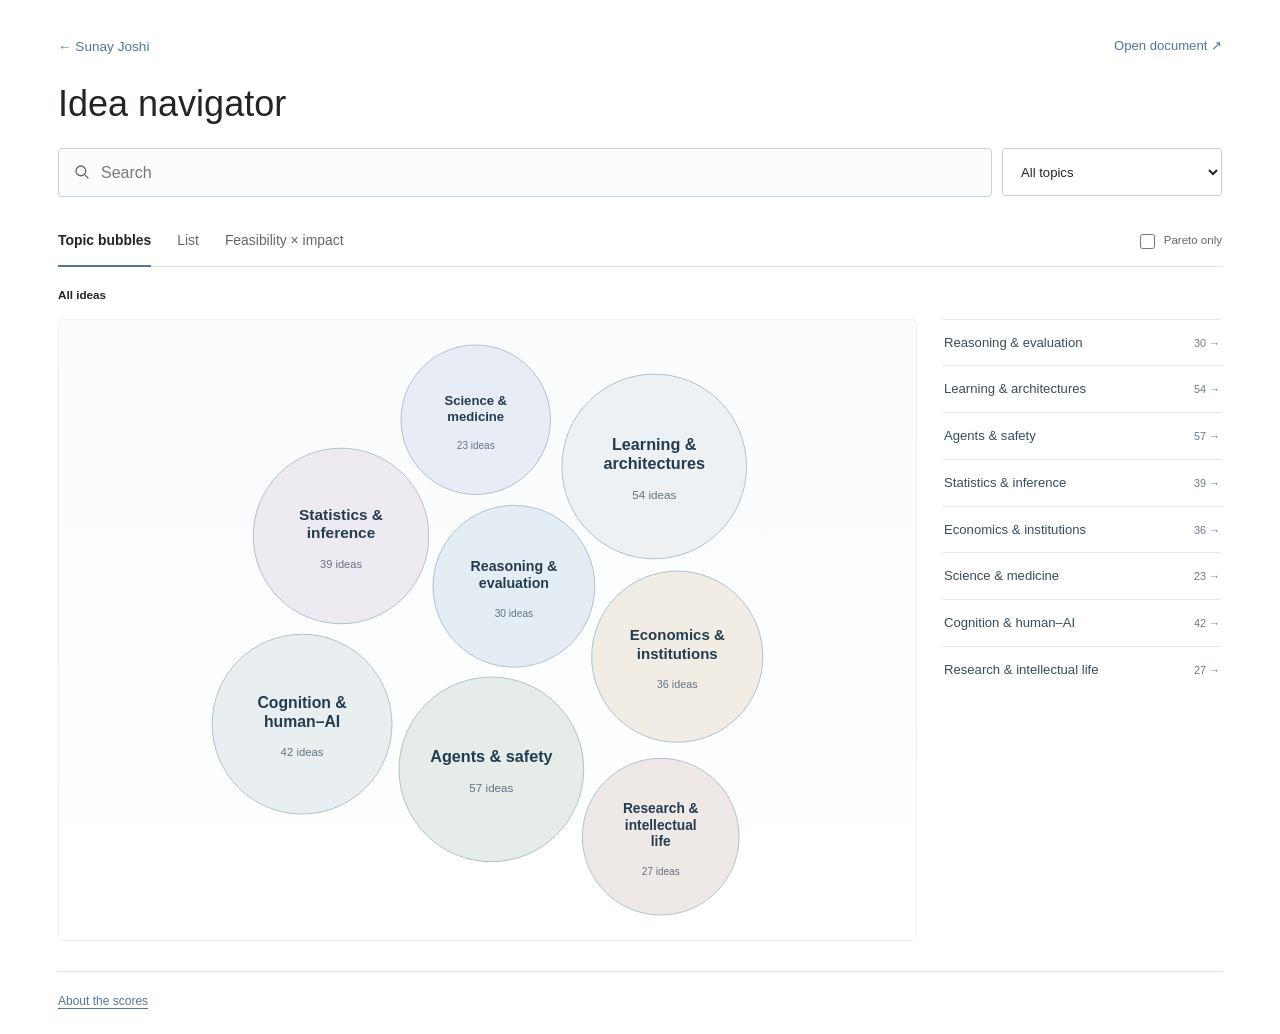
==== commit 12c353c4: "Add six research directions to the ideas navigator and expand five entries" ====
--- a/ideas/index.html
+++ b/ideas/index.html
@@ -11,7 +11,7 @@
   <link rel="icon" href="/images/favicon.ico?v=upenn">
   <link rel="stylesheet" href="styles.css?v=20261111e">
   <link rel="stylesheet" href="pareto.css?v=20261111e">
-  <script type="module" src="app.js?v=20261111e"></script>
+  <script type="module" src="app.js?v=20261118"></script>
 </head>
 <body>
   <a class="skip-link" href="#explore">Skip to ideas</a>
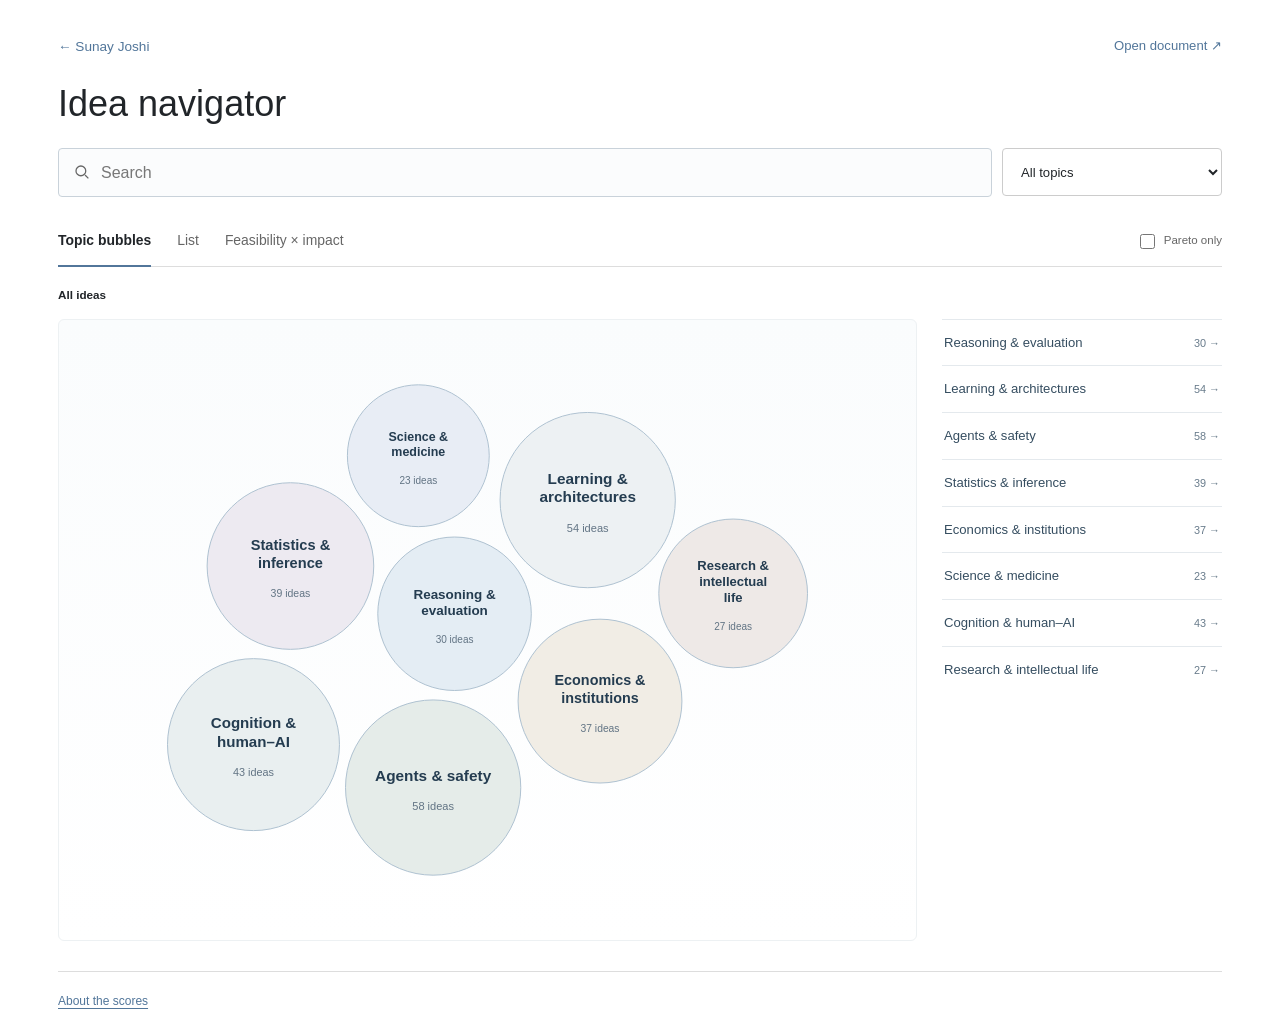
==== commit 6ad60de4: "Update Ideas Navigator with the November research notes and exposition experiment" ====
--- a/ideas/index.html
+++ b/ideas/index.html
@@ -11,7 +11,7 @@
   <link rel="icon" href="/images/favicon.ico?v=upenn">
   <link rel="stylesheet" href="styles.css?v=20261111e">
   <link rel="stylesheet" href="pareto.css?v=20261111e">
-  <script type="module" src="app.js?v=20261118"></script>
+  <script type="module" src="app.js?v=20261124"></script>
 </head>
 <body>
   <a class="skip-link" href="#explore">Skip to ideas</a>
